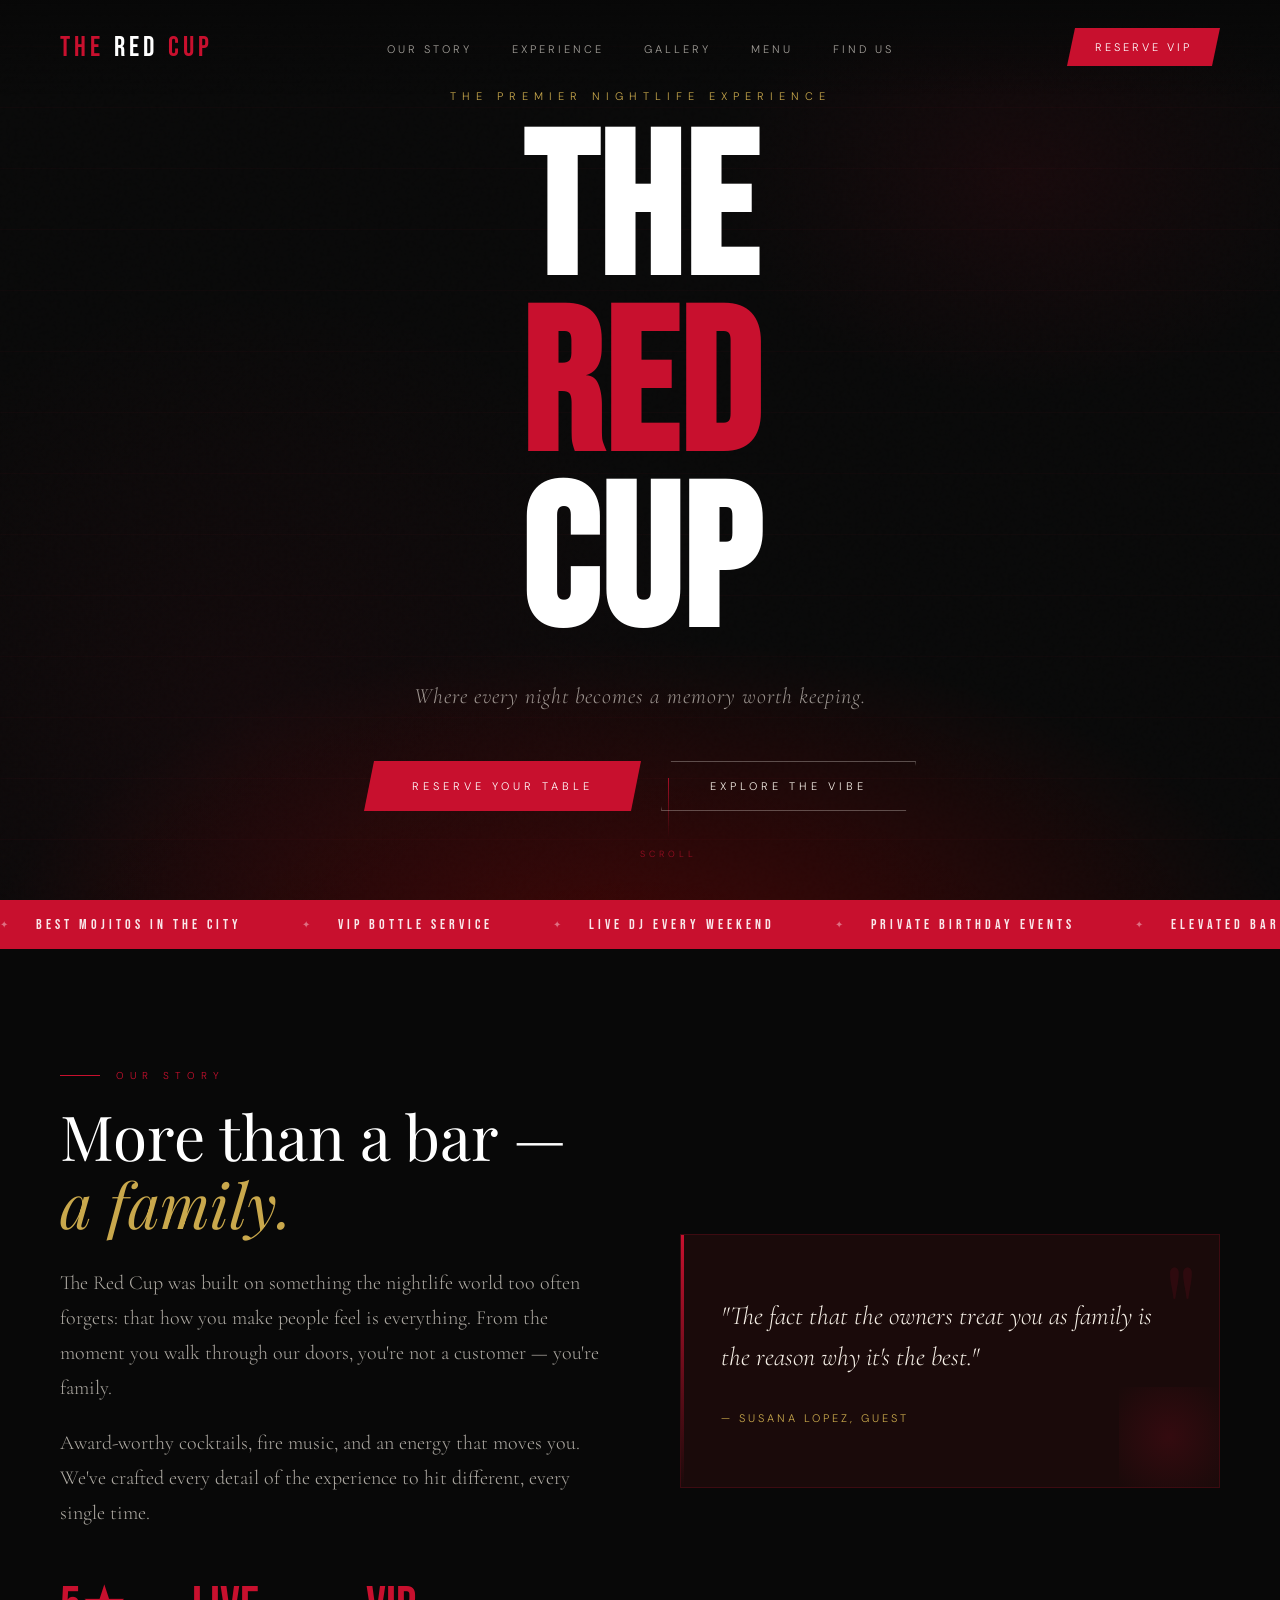
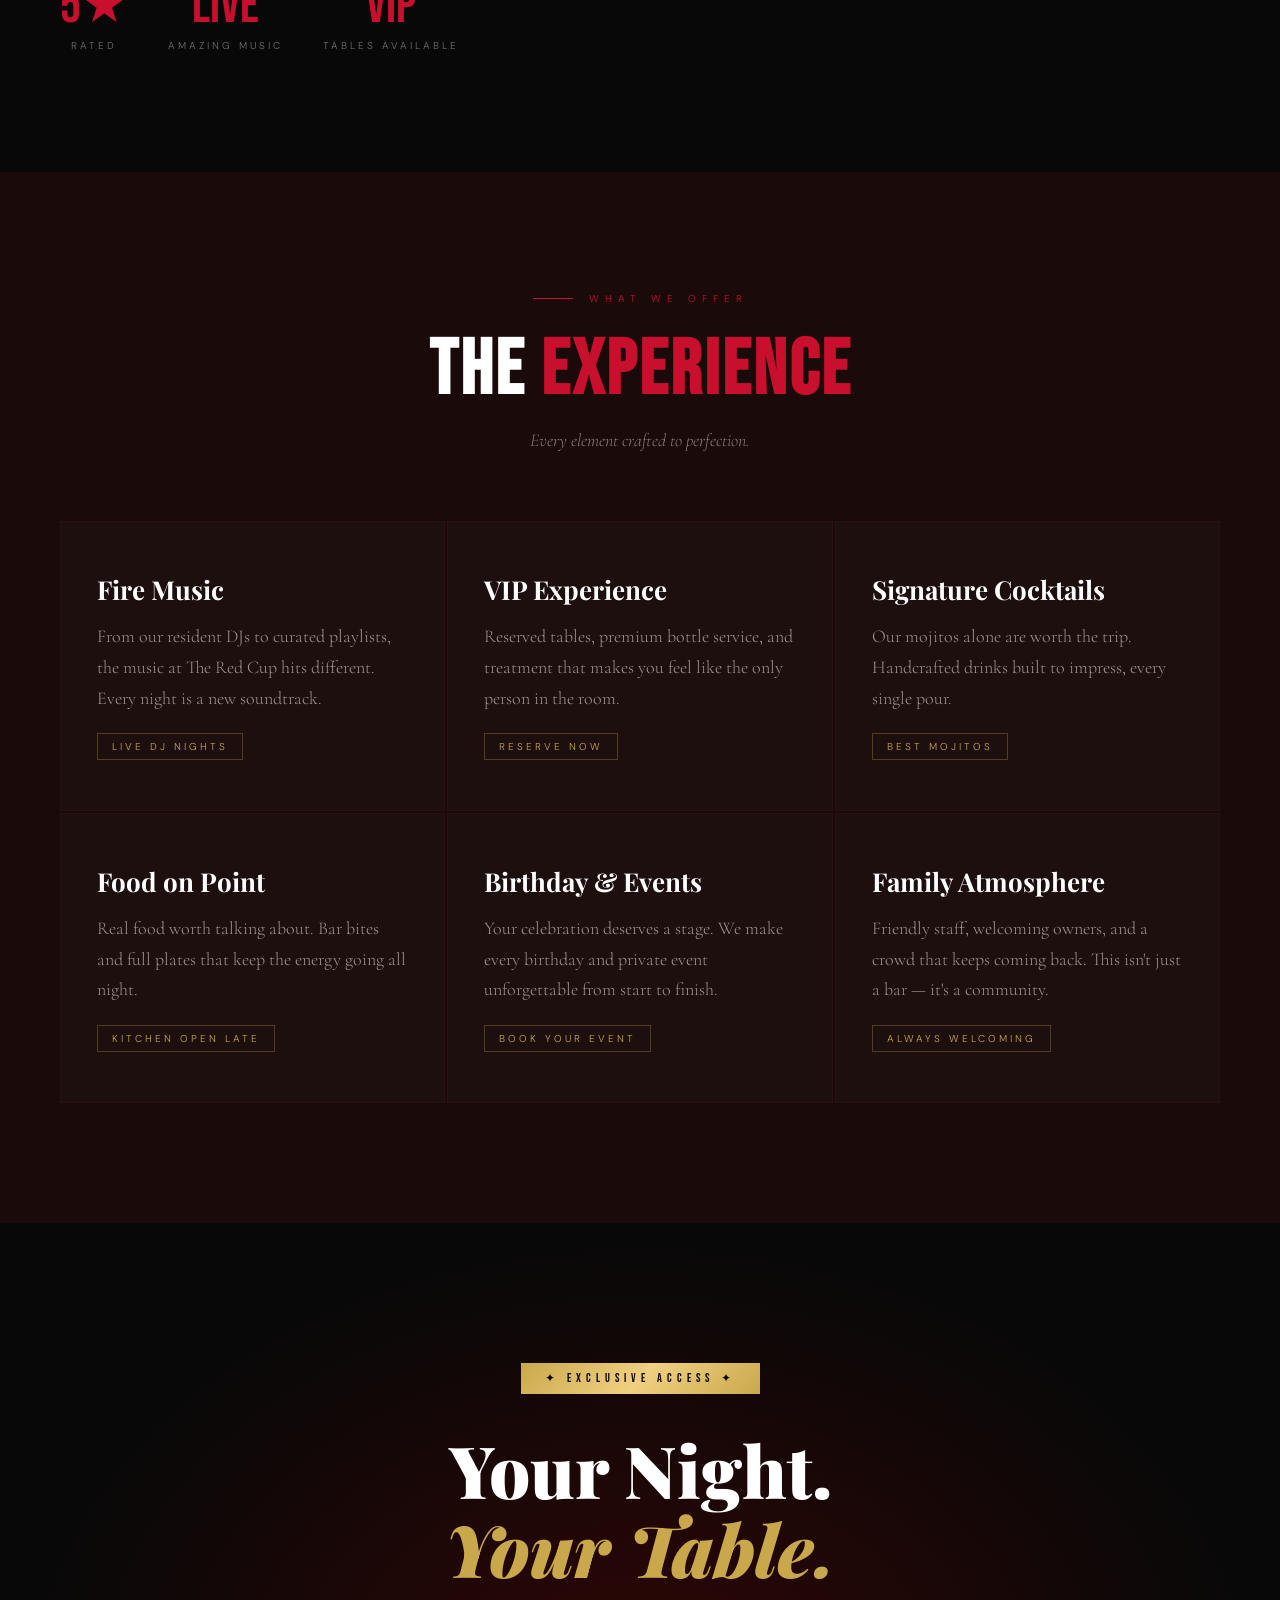
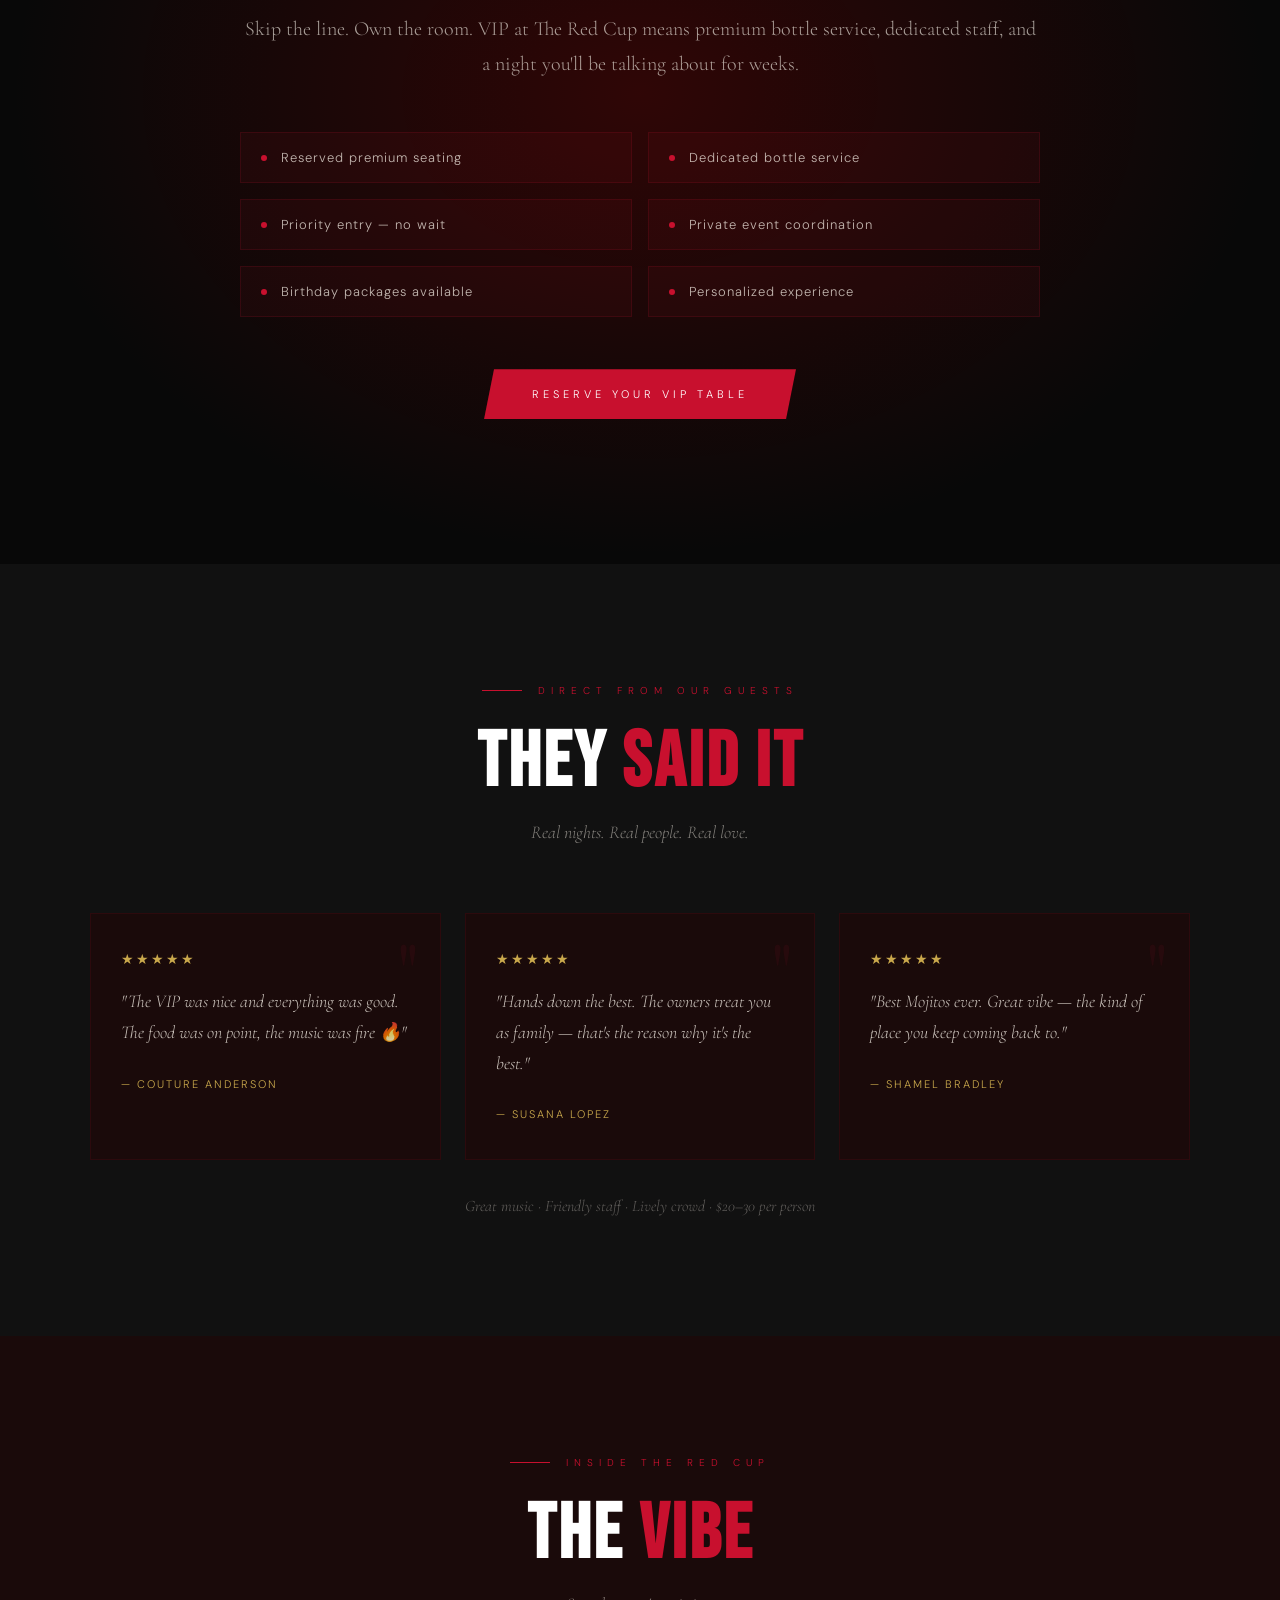
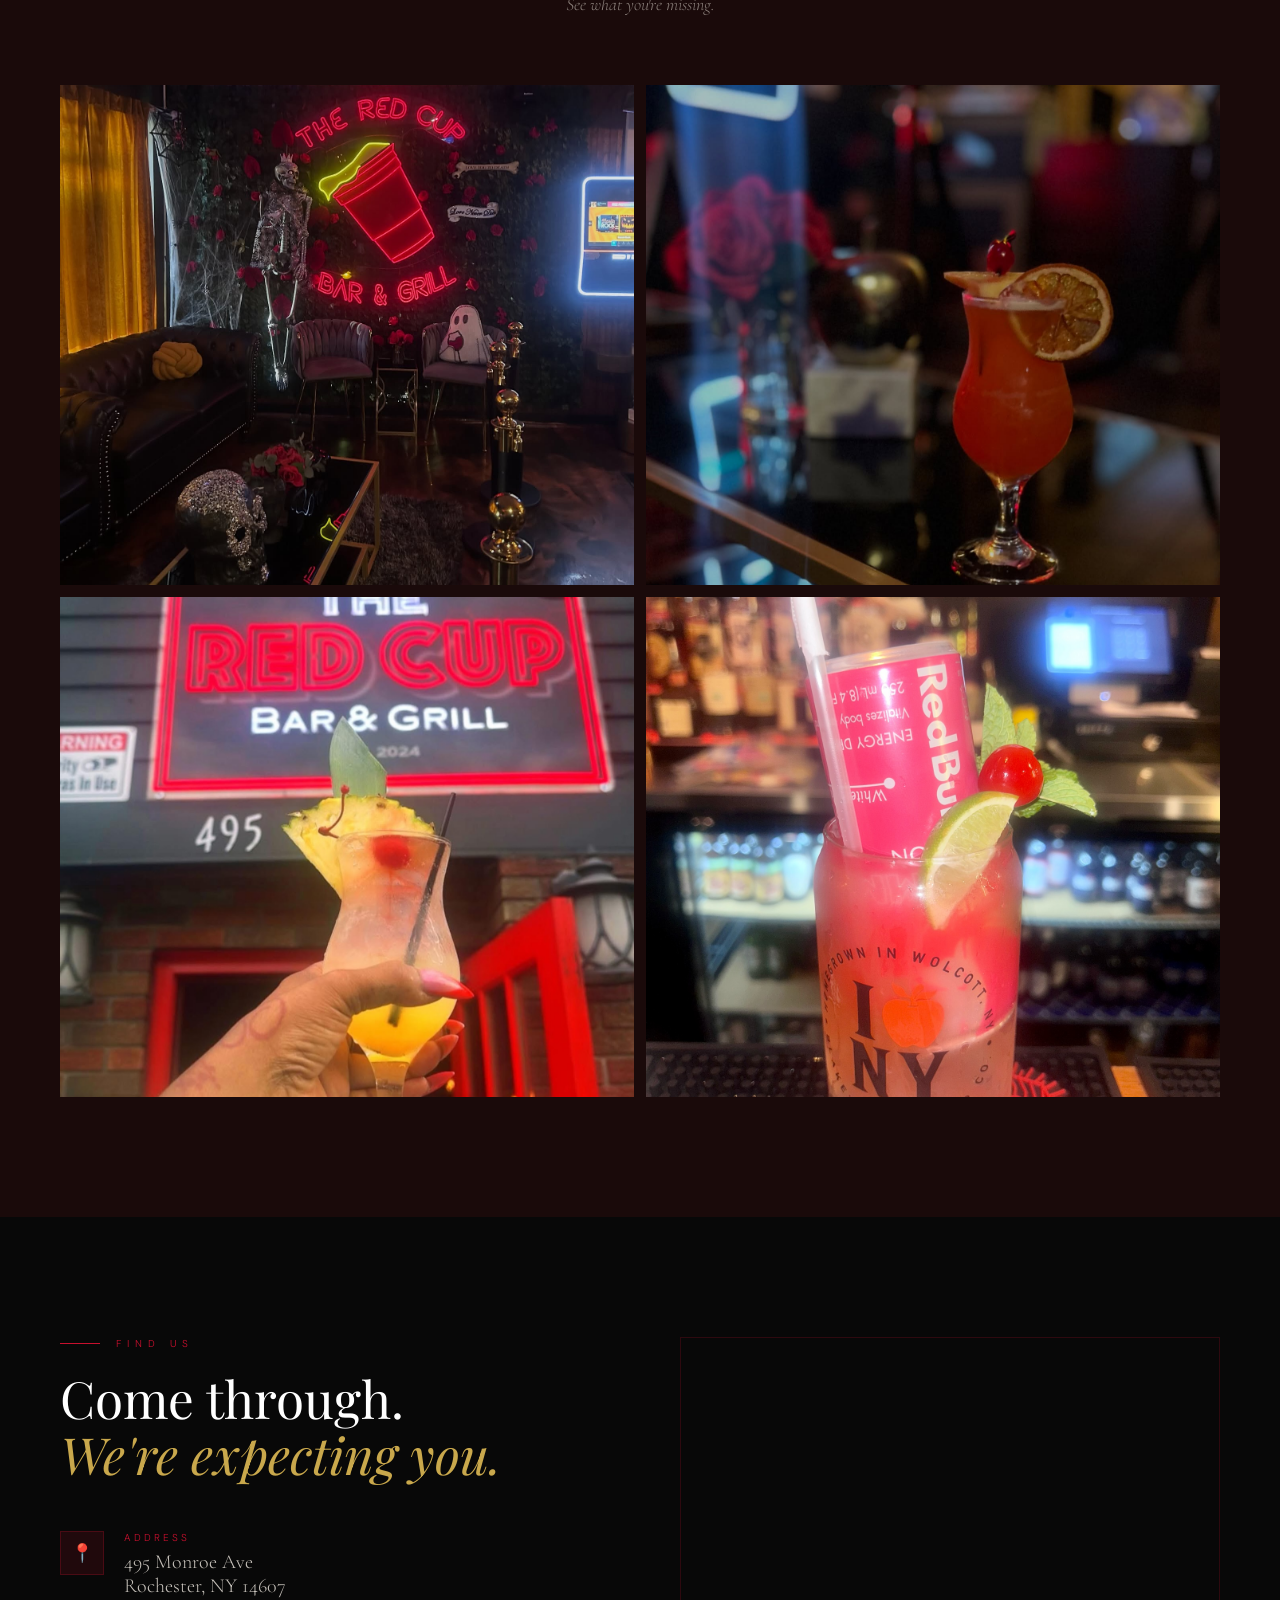
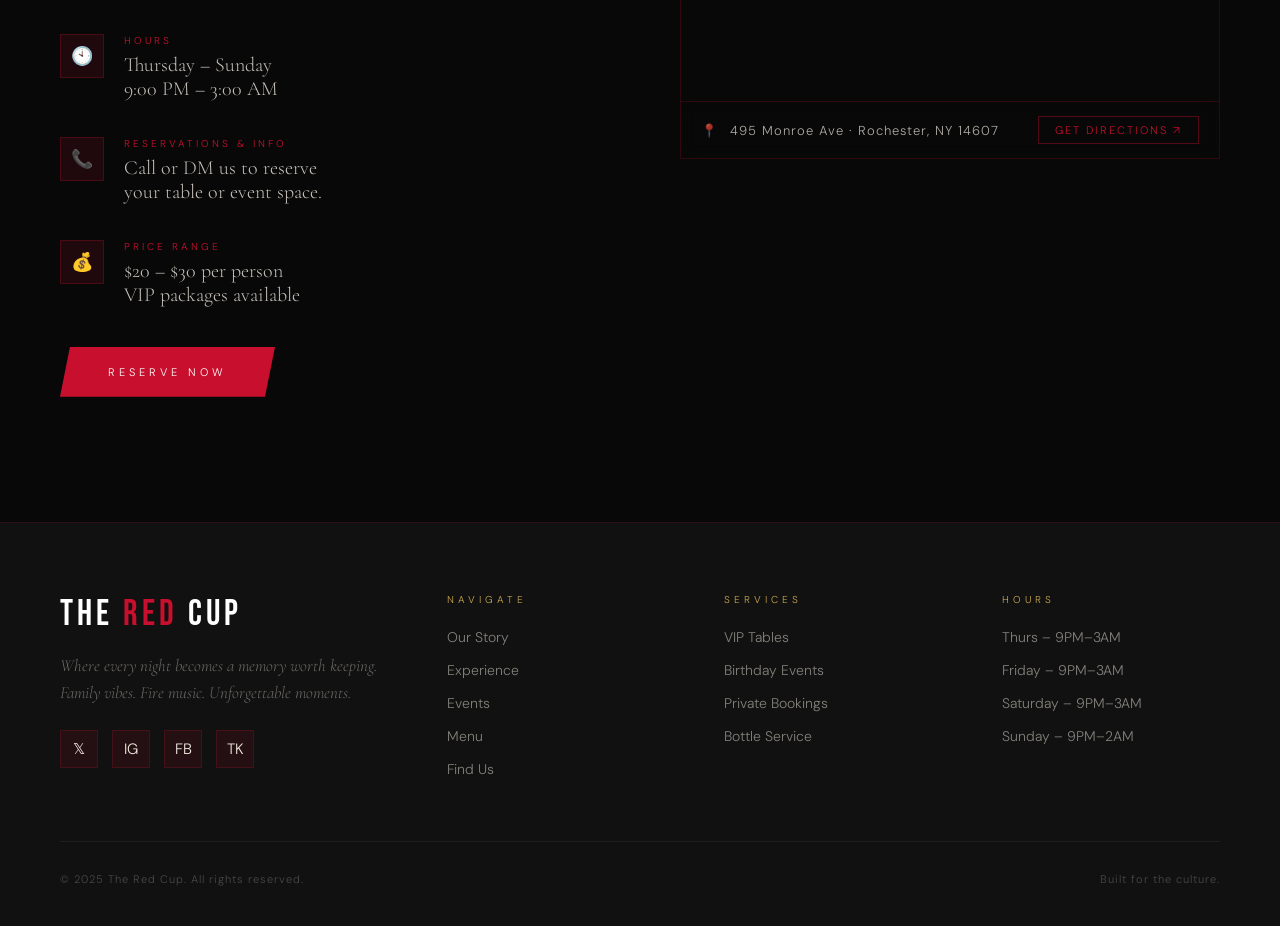
==== index.html @ 00d5536a "Update collage to 2x2 equal grid for better photo visibility https://claude.ai/code/session_018JE78N" ====
<!DOCTYPE html>
<html lang="en">
<head>
  <meta charset="UTF-8" />
  <meta name="viewport" content="width=device-width, initial-scale=1.0"/>
  <title>The Red Cup — Where the Night Begins</title>
  <link rel="preconnect" href="https://fonts.googleapis.com">
  <link rel="preconnect" href="https://fonts.gstatic.com" crossorigin>
  <link href="https://fonts.googleapis.com/css2?family=Playfair+Display:ital,wght@0,400;0,700;0,900;1,400;1,700&family=Cormorant+Garamond:ital,wght@0,300;0,400;0,600;1,300;1,400&family=Bebas+Neue&family=DM+Sans:wght@300;400;500&display=swap" rel="stylesheet">
  <link rel="stylesheet" href="styles.css">
</head>
<body>



  <!-- NAV -->
  <nav id="navbar">
    <a href="index.html" class="nav-logo"><span>THE</span> RED <span>CUP</span></a>
    <ul class="nav-links">
      <li><a href="#about">Our Story</a></li>
      <li><a href="#experience">Experience</a></li>
      <li><a href="#events">Gallery</a></li>
      <li><a href="menu.html">Menu</a></li>
      <li><a href="#location">Find Us</a></li>
    </ul>
    <a href="#" class="nav-cta" onclick="openModal(); return false;">Reserve VIP</a>
  </nav>

  <!-- HERO -->
  <section class="hero">
    <div class="hero-bg"></div>
    <div class="hero-grain"></div>
    <div class="hero-lines"></div>
    <div class="hero-content">
      <p class="hero-eyebrow">The Premier Nightlife Experience</p>
      <h1 class="hero-title">
        THE<br><span class="red-word glow-pulse">RED</span><br>CUP
      </h1>
      <p class="hero-subtitle">Where every night becomes a memory worth keeping.</p>
      <div class="hero-ctas">
        <a href="#" class="btn-primary" onclick="openModal(); return false;">Reserve Your Table</a>
        <a href="#experience" class="btn-outline">Explore the Vibe</a>
      </div>
    </div>
    <div class="hero-scroll-hint">
      <div class="scroll-line"></div>
      <span class="scroll-text">Scroll</span>
    </div>
  </section>

  <!-- VIBE STRIP -->
  <div class="vibe-strip">
    <div class="vibe-strip-inner">
      <span class="vibe-strip-item">Best Mojitos in the City</span>
      <span class="vibe-strip-item">VIP Bottle Service</span>
      <span class="vibe-strip-item">Live DJ Every Weekend</span>
      <span class="vibe-strip-item">Private Birthday Events</span>
      <span class="vibe-strip-item">Elevated Bar Food</span>
      <span class="vibe-strip-item">Family Vibes</span>
      <span class="vibe-strip-item">Lively Crowd</span>
      <span class="vibe-strip-item">Best Mojitos in the City</span>
      <span class="vibe-strip-item">VIP Bottle Service</span>
      <span class="vibe-strip-item">Live DJ Every Weekend</span>
      <span class="vibe-strip-item">Private Birthday Events</span>
      <span class="vibe-strip-item">Elevated Bar Food</span>
      <span class="vibe-strip-item">Family Vibes</span>
      <span class="vibe-strip-item">Lively Crowd</span>
    </div>
  </div>

  <!-- ABOUT -->
  <section class="section" id="about">
    <div class="about">
      <div class="about-left">
        <p class="section-label">Our Story</p>
        <h2 class="about-heading">More than a bar —<br><em>a family.</em></h2>
        <p class="about-body">The Red Cup was built on something the nightlife world too often forgets: that how you make people feel is everything. From the moment you walk through our doors, you're not a customer — you're family.</p>
        <p class="about-body">Award-worthy cocktails, fire music, and an energy that moves you. We've crafted every detail of the experience to hit different, every single time.</p>
        <div class="about-stats">
          <div class="stat"><div class="stat-num">5★</div><div class="stat-label">Rated</div></div>
          <div class="stat"><div class="stat-num">LIVE</div><div class="stat-label">Amazing Music</div></div>
          <div class="stat"><div class="stat-num">VIP</div><div class="stat-label">Tables Available</div></div>
        </div>
      </div>
      <div class="about-visual">
        <div class="about-card">
          <div class="big-quote">"</div>
          <p class="about-quote-text">"The fact that the owners treat you as family is the reason why it's the best."</p>
          <span class="about-quote-attr">— Susana Lopez, Guest</span>
        </div>
      </div>
    </div>
  </section>

  <!-- EXPERIENCES -->
  <section class="section experiences" id="experience">
    <div class="experiences-inner">
      <div class="section-header">
        <p class="section-label" style="justify-content:center;">What We Offer</p>
        <h2 class="section-title">THE <span>EXPERIENCE</span></h2>
        <p class="section-sub">Every element crafted to perfection.</p>
      </div>
      <div class="exp-grid">
        <div class="exp-card">
          <h3 class="exp-title">Fire Music</h3>
          <p class="exp-desc">From our resident DJs to curated playlists, the music at The Red Cup hits different. Every night is a new soundtrack.</p>
          <span class="exp-tag">Live DJ Nights</span>
        </div>
        <div class="exp-card">
          <h3 class="exp-title">VIP Experience</h3>
          <p class="exp-desc">Reserved tables, premium bottle service, and treatment that makes you feel like the only person in the room.</p>
          <span class="exp-tag">Reserve Now</span>
        </div>
        <div class="exp-card">
          <h3 class="exp-title">Signature Cocktails</h3>
          <p class="exp-desc">Our mojitos alone are worth the trip. Handcrafted drinks built to impress, every single pour.</p>
          <span class="exp-tag">Best Mojitos</span>
        </div>
        <div class="exp-card">
          <h3 class="exp-title">Food on Point</h3>
          <p class="exp-desc">Real food worth talking about. Bar bites and full plates that keep the energy going all night.</p>
          <span class="exp-tag">Kitchen Open Late</span>
        </div>
        <div class="exp-card">
          <h3 class="exp-title">Birthday & Events</h3>
          <p class="exp-desc">Your celebration deserves a stage. We make every birthday and private event unforgettable from start to finish.</p>
          <span class="exp-tag">Book Your Event</span>
        </div>
        <div class="exp-card">
          <h3 class="exp-title">Family Atmosphere</h3>
          <p class="exp-desc">Friendly staff, welcoming owners, and a crowd that keeps coming back. This isn't just a bar — it's a community.</p>
          <span class="exp-tag">Always Welcoming</span>
        </div>
      </div>
    </div>
  </section>

  <!-- VIP -->
  <section class="vip-section">
    <div class="vip-inner">
      <div class="vip-badge">✦ Exclusive Access ✦</div>
      <h2 class="vip-title">Your Night.<br><em>Your Table.</em></h2>
      <p class="vip-body">Skip the line. Own the room. VIP at The Red Cup means premium bottle service, dedicated staff, and a night you'll be talking about for weeks.</p>
      <div class="vip-perks">
        <div class="vip-perk"><div class="vip-perk-dot"></div><span class="vip-perk-text">Reserved premium seating</span></div>
        <div class="vip-perk"><div class="vip-perk-dot"></div><span class="vip-perk-text">Dedicated bottle service</span></div>
        <div class="vip-perk"><div class="vip-perk-dot"></div><span class="vip-perk-text">Priority entry — no wait</span></div>
        <div class="vip-perk"><div class="vip-perk-dot"></div><span class="vip-perk-text">Private event coordination</span></div>
        <div class="vip-perk"><div class="vip-perk-dot"></div><span class="vip-perk-text">Birthday packages available</span></div>
        <div class="vip-perk"><div class="vip-perk-dot"></div><span class="vip-perk-text">Personalized experience</span></div>
      </div>
      <a href="#" class="btn-primary" onclick="openModal(); return false;">Reserve Your VIP Table</a>
    </div>
  </section>

  <!-- REVIEWS -->
  <section class="section reviews" id="reviews">
    <div class="reviews-inner">
      <div class="section-header">
        <p class="section-label" style="justify-content:center;">Direct From Our Guests</p>
        <h2 class="section-title">THEY <span>SAID IT</span></h2>
        <p class="section-sub">Real nights. Real people. Real love.</p>
      </div>
      <div class="reviews-grid">
        <div class="review-card">
          <div class="quote-mark">"</div>
          <div class="review-stars">★★★★★</div>
          <p class="review-text">"The VIP was nice and everything was good. The food was on point, the music was fire 🔥"</p>
          <span class="review-author">— Couture Anderson</span>
        </div>
        <div class="review-card">
          <div class="quote-mark">"</div>
          <div class="review-stars">★★★★★</div>
          <p class="review-text">"Hands down the best. The owners treat you as family — that's the reason why it's the best."</p>
          <span class="review-author">— Susana Lopez</span>
        </div>
        <div class="review-card">
          <div class="quote-mark">"</div>
          <div class="review-stars">★★★★★</div>
          <p class="review-text">"Best Mojitos ever. Great vibe — the kind of place you keep coming back to."</p>
          <span class="review-author">— Shamel Bradley</span>
        </div>
      </div>
      <p style="text-align:center; margin-top:36px; font-family:'Cormorant Garamond',serif; font-style:italic; font-size:16px; color:rgba(245,239,230,0.35);">Great music · Friendly staff · Lively crowd · $20–30 per person</p>
    </div>
  </section>

  <!-- GALLERY -->
  <section class="section gallery-section" id="events">
    <div class="gallery-inner">
      <div class="section-header">
        <p class="section-label" style="justify-content:center;">Inside The Red Cup</p>
        <h2 class="section-title">THE <span>VIBE</span></h2>
        <p class="section-sub">See what you're missing.</p>
      </div>
      <div class="collage">
        <div><img src="redcup1.jpg" alt="The Red Cup interior"></div>
        <div><img src="redcup 2.jpg" alt="Signature cocktail"></div>
        <div><img src="redcup3.jpg" alt="The Red Cup outside"></div>
        <div><img src="redcup4.jpg" alt="Signature drink"></div>
      </div>
    </div>
  </section>

  <!-- LOCATION -->
  <section class="location-section" id="location">
    <div class="location-inner">
      <div>
        <p class="section-label">Find Us</p>
        <h2 class="about-heading" style="font-size:clamp(36px,4vw,52px);">Come through.<br><em>We're expecting you.</em></h2>
        <div style="margin-top:48px;">
          <div class="location-info-item">
            <div class="location-info-icon">📍</div>
            <div>
              <div class="location-info-label">Address</div>
              <div class="location-info-val">495 Monroe Ave<br>Rochester, NY 14607</div>
            </div>
          </div>
          <div class="location-info-item">
            <div class="location-info-icon">🕙</div>
            <div>
              <div class="location-info-label">Hours</div>
              <div class="location-info-val">Thursday – Sunday<br>9:00 PM – 3:00 AM</div>
            </div>
          </div>
          <div class="location-info-item">
            <div class="location-info-icon">📞</div>
            <div>
              <div class="location-info-label">Reservations & Info</div>
              <div class="location-info-val">Call or DM us to reserve<br>your table or event space.</div>
            </div>
          </div>
          <div class="location-info-item">
            <div class="location-info-icon">💰</div>
            <div>
              <div class="location-info-label">Price Range</div>
              <div class="location-info-val">$20 – $30 per person<br>VIP packages available</div>
            </div>
          </div>
        </div>
        <div style="margin-top:40px;">
          <a href="#" class="btn-primary" onclick="openModal(); return false;">Reserve Now</a>
        </div>
      </div>
      <div class="map-embed-wrapper">
        <iframe
          src="https://www.google.com/maps/embed?pb=!1m18!1m12!1m3!1d2919.5819373536986!2d-77.60870852346496!3d43.15003677129042!2m3!1f0!2f0!3f0!3m2!1i1024!2i768!4f13.1!3m3!1m2!1s0x89d6b3aa2d78c691%3A0x57a30acb9c8e2d0!2s495+Monroe+Ave%2C+Rochester%2C+NY+14607!5e0!3m2!1sen!2sus!4v1700000000000!5m2!1sen!2sus"
          width="100%" height="420"
          style="border:0; filter: grayscale(70%) invert(85%) contrast(85%); opacity:0.9;"
          allowfullscreen="" loading="lazy"
          referrerpolicy="no-referrer-when-downgrade"
          title="The Red Cup - 495 Monroe Ave Rochester NY">
        </iframe>
        <div class="map-overlay-label">
          <span>📍</span>
          <span>495 Monroe Ave · Rochester, NY 14607</span>
          <a href="https://maps.google.com/?q=495+Monroe+Ave+Rochester+NY+14607" target="_blank" class="map-directions-btn">Get Directions ↗</a>
        </div>
      </div>
    </div>
  </section>

  <!-- FOOTER -->
  <footer>
    <div class="footer-inner">
      <div class="footer-top">
        <div>
          <div class="footer-logo">THE <span>RED</span> CUP</div>
          <p class="footer-tagline">Where every night becomes a memory worth keeping. Family vibes. Fire music. Unforgettable moments.</p>
          <div class="footer-social">
            <a href="#" class="social-btn">𝕏</a>
            <a href="#" class="social-btn">IG</a>
            <a href="#" class="social-btn">FB</a>
            <a href="#" class="social-btn">TK</a>
          </div>
        </div>
        <div>
          <div class="footer-col-title">Navigate</div>
          <ul class="footer-links">
            <li><a href="#about">Our Story</a></li>
            <li><a href="#experience">Experience</a></li>
            <li><a href="#events">Events</a></li>
            <li><a href="menu.html">Menu</a></li>
            <li><a href="#location">Find Us</a></li>
          </ul>
        </div>
        <div>
          <div class="footer-col-title">Services</div>
          <ul class="footer-links">
            <li><a href="#">VIP Tables</a></li>
            <li><a href="#">Birthday Events</a></li>
            <li><a href="#">Private Bookings</a></li>
            <li><a href="#">Bottle Service</a></li>
          </ul>
        </div>
        <div>
          <div class="footer-col-title">Hours</div>
          <ul class="footer-links">
            <li><a href="#">Thurs – 9PM–3AM</a></li>
            <li><a href="#">Friday – 9PM–3AM</a></li>
            <li><a href="#">Saturday – 9PM–3AM</a></li>
            <li><a href="#">Sunday – 9PM–2AM</a></li>
          </ul>
        </div>
      </div>
      <div class="footer-bottom">
        <span>© 2025 The Red Cup. All rights reserved.</span>
        <span>Built for the culture.</span>
      </div>
    </div>
  </footer>

  <!-- BOOKING MODAL -->
  <div class="modal-overlay" id="modalOverlay" onclick="handleOverlayClick(event)">
    <div class="modal">
      <button class="modal-close" onclick="closeModal()">✕</button>
      <h2 class="modal-title">Reserve Your Table</h2>
      <p class="modal-sub">VIP, birthday, or general — we've got you covered.</p>
      <div class="form-group">
        <label class="form-label">Your Name</label>
        <input type="text" class="form-input" placeholder="Full name">
      </div>
      <div class="form-row">
        <div class="form-group">
          <label class="form-label">Phone</label>
          <input type="tel" class="form-input" placeholder="(000) 000-0000">
        </div>
        <div class="form-group">
          <label class="form-label">Date</label>
          <input type="date" class="form-input">
        </div>
      </div>
      <div class="form-row">
        <div class="form-group">
          <label class="form-label">Party Size</label>
          <input type="number" class="form-input" placeholder="# of guests" min="1">
        </div>
        <div class="form-group">
          <label class="form-label">Type</label>
          <select class="form-input">
            <option>General</option>
            <option>VIP Table</option>
            <option>Birthday Event</option>
            <option>Private Event</option>
          </select>
        </div>
      </div>
      <div class="form-group">
        <label class="form-label">Special Requests</label>
        <input type="text" class="form-input" placeholder="Anything you need...">
      </div>
      <button class="form-submit" onclick="submitForm()">Send My Request</button>
    </div>
  </div>

  <script src="script.js"></script>
</body>
</html>
---- styles.css ----
/* =============================================
   THE RED CUP — styles.css
   ============================================= */

:root {
  --red: #C8102E;
  --red-deep: #8B0000;
  --red-glow: #FF2244;
  --gold: #C9A84C;
  --gold-light: #F0D080;
  --cream: #F5EFE6;
  --black: #080808;
  --charcoal: #111111;
  --dark: #1A0A0A;
  --muted: #6B5555;
  --white: #FFFFFF;
}

*, *::before, *::after { margin: 0; padding: 0; box-sizing: border-box; }
html { scroll-behavior: smooth; }

body {
  background: var(--black);
  color: var(--cream);
  font-family: 'DM Sans', sans-serif;
  font-weight: 300;
  overflow-x: hidden;
  cursor: auto;
}

/* ── NAV ── */
nav {
  position: fixed; top: 0; left: 0; right: 0; z-index: 100;
  display: flex; align-items: center; justify-content: space-between;
  padding: 28px 60px;
  background: linear-gradient(to bottom, rgba(8,8,8,0.95), transparent);
  transition: padding 0.4s, background 0.4s;
}
nav.scrolled {
  padding: 18px 60px;
  background: rgba(8,8,8,0.97);
  border-bottom: 1px solid rgba(200,16,46,0.15);
  backdrop-filter: blur(12px);
}
.nav-logo {
  font-family: 'Bebas Neue', sans-serif;
  font-size: 28px; letter-spacing: 4px;
  color: var(--white); text-decoration: none;
  display: flex; align-items: center; gap: 10px;
}
.nav-logo span { color: var(--red); }
.nav-links { display: flex; gap: 40px; list-style: none; }
.nav-links a {
  font-family: 'DM Sans', sans-serif;
  font-size: 11px; letter-spacing: 3px; text-transform: uppercase;
  color: rgba(245,239,230,0.65);
  text-decoration: none; transition: color 0.3s;
}
.nav-links a:hover,
.nav-links a.active { color: var(--gold); }
.nav-cta {
  background: var(--red); color: white;
  font-family: 'DM Sans', sans-serif;
  font-size: 11px; letter-spacing: 3px; text-transform: uppercase;
  padding: 12px 28px; border: none; cursor: pointer; text-decoration: none;
  transition: background 0.3s, box-shadow 0.3s;
  clip-path: polygon(8px 0%, 100% 0%, calc(100% - 8px) 100%, 0% 100%);
}
.nav-cta:hover {
  background: var(--red-glow);
  box-shadow: 0 0 30px rgba(200,16,46,0.5);
}

/* ── BUTTONS ── */
.btn-primary {
  background: var(--red); color: white;
  font-family: 'DM Sans', sans-serif;
  font-size: 11px; letter-spacing: 4px; text-transform: uppercase;
  padding: 18px 48px; border: none; cursor: pointer; text-decoration: none;
  display: inline-block; transition: all 0.3s;
  clip-path: polygon(10px 0%, 100% 0%, calc(100% - 10px) 100%, 0% 100%);
  position: relative; overflow: hidden;
}
.btn-primary::before {
  content: '';
  position: absolute; inset: 0;
  background: linear-gradient(135deg, transparent 40%, rgba(255,255,255,0.15) 50%, transparent 60%);
  transform: translateX(-100%); transition: transform 0.5s;
}
.btn-primary:hover::before { transform: translateX(100%); }
.btn-primary:hover {
  background: var(--red-glow);
  box-shadow: 0 0 40px rgba(200,16,46,0.6), 0 0 80px rgba(200,16,46,0.2);
}
.btn-outline {
  background: transparent; color: var(--cream);
  font-family: 'DM Sans', sans-serif;
  font-size: 11px; letter-spacing: 4px; text-transform: uppercase;
  padding: 17px 48px; border: 1px solid rgba(245,239,230,0.3);
  cursor: pointer; text-decoration: none; display: inline-block;
  transition: all 0.3s;
  clip-path: polygon(10px 0%, 100% 0%, calc(100% - 10px) 100%, 0% 100%);
}
.btn-outline:hover { border-color: var(--gold); color: var(--gold); }

/* ── SECTION BASE ── */
.section { padding: 120px 60px; position: relative; }

.section-label {
  font-size: 10px; letter-spacing: 6px; text-transform: uppercase;
  color: var(--red); margin-bottom: 20px;
  display: flex; align-items: center; gap: 16px;
}
.section-label::before {
  content: ''; display: block;
  width: 40px; height: 1px; background: var(--red);
}
.section-header { text-align: center; margin-bottom: 70px; }
.section-title {
  font-family: 'Bebas Neue', sans-serif;
  font-size: clamp(48px, 6vw, 80px);
  letter-spacing: 3px; color: var(--white);
}
.section-title span { color: var(--red); }
.section-sub {
  font-family: 'Cormorant Garamond', serif;
  font-size: 18px; font-style: italic;
  color: rgba(245,239,230,0.5); margin-top: 12px;
}

/* ── VIBE STRIP ── */
.vibe-strip { background: var(--red); padding: 16px 0; overflow: hidden; }
.vibe-strip-inner {
  display: flex; gap: 60px;
  animation: marquee 20s linear infinite;
  width: max-content;
}
@keyframes marquee {
  from { transform: translateX(0); }
  to   { transform: translateX(-50%); }
}
.vibe-strip-item {
  font-family: 'Bebas Neue', sans-serif;
  font-size: 14px; letter-spacing: 4px;
  color: rgba(255,255,255,0.9); white-space: nowrap;
  display: flex; align-items: center; gap: 24px;
}
.vibe-strip-item::before { content: '✦'; color: rgba(255,255,255,0.4); font-size: 10px; }

/* ── HERO ── */
.hero {
  position: relative; height: 100vh; min-height: 700px;
  display: flex; align-items: center; justify-content: center;
  overflow: hidden; background: var(--black);
}
.hero-bg {
  position: absolute; inset: 0;
  background:
    radial-gradient(ellipse 80% 60% at 50% 110%, rgba(139,0,0,0.45) 0%, transparent 65%),
    radial-gradient(ellipse 40% 40% at 80% 20%, rgba(200,16,46,0.08) 0%, transparent 60%),
    radial-gradient(ellipse 60% 80% at 20% 80%, rgba(200,16,46,0.06) 0%, transparent 60%);
}
.hero-grain {
  position: absolute; inset: 0;
  background-image: url("data:image/svg+xml,%3Csvg viewBox='0 0 256 256' xmlns='http://www.w3.org/2000/svg'%3E%3Cfilter id='noise'%3E%3CfeTurbulence type='fractalNoise' baseFrequency='0.9' numOctaves='4' stitchTiles='stitch'/%3E%3C/filter%3E%3Crect width='100%25' height='100%25' filter='url(%23noise)' opacity='0.04'/%3E%3C/svg%3E");
  opacity: 0.4; pointer-events: none;
}
.hero-lines {
  position: absolute; inset: 0; pointer-events: none;
  background-image: repeating-linear-gradient(
    0deg, transparent, transparent 60px,
    rgba(200,16,46,0.03) 60px, rgba(200,16,46,0.03) 61px
  );
}
.hero-content {
  position: relative; z-index: 2; text-align: center; padding: 0 20px;
  animation: heroFadeIn 1.6s ease forwards;
}
@keyframes heroFadeIn {
  from { opacity: 0; transform: translateY(30px); }
  to   { opacity: 1; transform: translateY(0); }
}
.hero-eyebrow {
  font-family: 'DM Sans', sans-serif;
  font-size: 11px; letter-spacing: 6px; text-transform: uppercase;
  color: var(--gold); margin-bottom: 24px;
  animation: fadeSlideUp 1s ease 0.3s both;
}
@keyframes fadeSlideUp {
  from { opacity: 0; transform: translateY(20px); }
  to   { opacity: 1; transform: translateY(0); }
}
.hero-title {
  font-family: 'Bebas Neue', sans-serif;
  font-size: clamp(90px, 16vw, 200px);
  letter-spacing: 2px; line-height: 0.88; color: var(--white);
  animation: fadeSlideUp 1s ease 0.5s both;
}
.hero-title .red-word { color: var(--red); }
.hero-subtitle {
  font-family: 'Cormorant Garamond', serif;
  font-size: clamp(16px, 2.5vw, 22px);
  font-style: italic; font-weight: 300;
  color: rgba(245,239,230,0.6); margin-top: 28px; letter-spacing: 1px;
  animation: fadeSlideUp 1s ease 0.7s both;
}
.hero-ctas {
  display: flex; gap: 20px; justify-content: center; align-items: center;
  margin-top: 52px; animation: fadeSlideUp 1s ease 0.9s both;
}
.hero-scroll-hint {
  position: absolute; bottom: 40px; left: 50%; transform: translateX(-50%);
  display: flex; flex-direction: column; align-items: center; gap: 10px;
  animation: fadeSlideUp 1s ease 1.2s both;
}
.scroll-line {
  width: 1px; height: 60px;
  background: linear-gradient(to bottom, rgba(200,16,46,0.8), transparent);
  animation: scrollPulse 2s ease-in-out infinite;
}
@keyframes scrollPulse {
  0%, 100% { opacity: 0.4; transform: scaleY(1); }
  50%       { opacity: 1;   transform: scaleY(1.2); }
}
.scroll-text { font-size: 9px; letter-spacing: 4px; text-transform: uppercase; color: rgba(200,16,46,0.7); }
.glow-pulse { animation: glowPulse 4s ease-in-out infinite; }
@keyframes glowPulse {
  0%, 100% { text-shadow: none; }
  50%       { text-shadow: 0 0 40px rgba(200,16,46,0.8), 0 0 80px rgba(200,16,46,0.3); }
}

/* ── ABOUT ── */
.about {
  display: grid; grid-template-columns: 1fr 1fr;
  gap: 80px; align-items: center;
  max-width: 1200px; margin: 0 auto;
}
.about-heading {
  font-family: 'Playfair Display', serif;
  font-size: clamp(40px, 5vw, 62px); line-height: 1.1; font-weight: 400;
  color: var(--white); margin-bottom: 28px;
}
.about-heading em { font-style: italic; color: var(--gold); }
.about-body {
  font-family: 'Cormorant Garamond', serif;
  font-size: 20px; line-height: 1.75;
  color: rgba(245,239,230,0.7); font-weight: 300; margin-bottom: 20px;
}
.about-card {
  background: var(--dark); border: 1px solid rgba(200,16,46,0.2);
  padding: 60px 40px; position: relative; overflow: hidden;
}
.about-card::before {
  content: ''; position: absolute; top: 0; left: 0;
  width: 3px; height: 100%;
  background: linear-gradient(to bottom, var(--red), transparent);
}
.about-card::after {
  content: ''; position: absolute; bottom: 0; right: 0;
  width: 100px; height: 100px;
  background: radial-gradient(circle, rgba(200,16,46,0.15), transparent);
}
.big-quote {
  font-family: 'Playfair Display', serif;
  font-size: 120px; line-height: 1;
  color: rgba(200,16,46,0.12);
  position: absolute; top: 10px; right: 20px;
}
.about-quote-text {
  font-family: 'Cormorant Garamond', serif;
  font-size: 26px; font-style: italic; line-height: 1.6;
  color: var(--cream); position: relative; z-index: 1; margin-bottom: 28px;
}
.about-quote-attr { font-size: 11px; letter-spacing: 3px; text-transform: uppercase; color: var(--gold); }
.about-stats { display: flex; gap: 40px; margin-top: 50px; }
.stat { text-align: center; }
.stat-num { font-family: 'Bebas Neue', sans-serif; font-size: 52px; color: var(--red); line-height: 1; }
.stat-label { font-size: 10px; letter-spacing: 3px; text-transform: uppercase; color: rgba(245,239,230,0.45); margin-top: 6px; }

/* ── EXPERIENCES ── */
.experiences { background: var(--dark); }
.experiences-inner { max-width: 1200px; margin: 0 auto; }
.exp-grid { display: grid; grid-template-columns: repeat(3, 1fr); gap: 2px; }
.exp-card {
  position: relative; padding: 50px 36px;
  background: rgba(255,255,255,0.02); border: 1px solid rgba(200,16,46,0.08);
  overflow: hidden; transition: background 0.4s, border-color 0.4s;
}
.exp-card:hover { background: rgba(200,16,46,0.06); border-color: rgba(200,16,46,0.3); }
.exp-card::before {
  content: ''; position: absolute; top: 0; left: 0; right: 0; height: 2px;
  background: linear-gradient(90deg, transparent, var(--red), transparent);
  transform: scaleX(0); transition: transform 0.5s;
}
.exp-card:hover::before { transform: scaleX(1); }
.exp-icon { font-size: 36px; margin-bottom: 24px; display: block; }
.exp-title { font-family: 'Playfair Display', serif; font-size: 26px; font-weight: 700; color: var(--white); margin-bottom: 14px; }
.exp-desc { font-family: 'Cormorant Garamond', serif; font-size: 18px; line-height: 1.7; color: rgba(245,239,230,0.6); font-weight: 300; }
.exp-tag {
  display: inline-block; margin-top: 20px;
  font-size: 10px; letter-spacing: 3px; text-transform: uppercase;
  color: var(--gold); border: 1px solid rgba(201,168,76,0.3); padding: 6px 14px;
}

/* ── VIP ── */
.vip-section { position: relative; overflow: hidden; background: var(--black); padding: 140px 60px; }
.vip-section::before {
  content: ''; position: absolute; inset: 0;
  background: radial-gradient(ellipse 70% 70% at 50% 50%, rgba(139,0,0,0.3) 0%, transparent 70%);
}
.vip-inner { position: relative; z-index: 2; max-width: 800px; margin: 0 auto; text-align: center; }
.vip-badge {
  display: inline-block;
  background: linear-gradient(135deg, var(--gold), var(--gold-light), var(--gold));
  color: var(--black); font-family: 'Bebas Neue', sans-serif;
  font-size: 12px; letter-spacing: 5px; padding: 8px 24px; margin-bottom: 36px;
}
.vip-title { font-family: 'Playfair Display', serif; font-size: clamp(46px, 6vw, 72px); line-height: 1.1; font-weight: 900; color: var(--white); margin-bottom: 24px; }
.vip-title em { font-style: italic; color: var(--gold); }
.vip-body { font-family: 'Cormorant Garamond', serif; font-size: 20px; line-height: 1.75; color: rgba(245,239,230,0.65); margin-bottom: 50px; }
.vip-perks { display: grid; grid-template-columns: repeat(2, 1fr); gap: 16px; margin-bottom: 52px; text-align: left; }
.vip-perk { display: flex; align-items: center; gap: 14px; padding: 16px 20px; background: rgba(200,16,46,0.06); border: 1px solid rgba(200,16,46,0.15); }
.vip-perk-dot { width: 6px; height: 6px; background: var(--red); border-radius: 50%; flex-shrink: 0; }
.vip-perk-text { font-size: 13px; letter-spacing: 1px; color: rgba(245,239,230,0.75); }

/* ── REVIEWS ── */
.reviews { background: var(--charcoal); }
.reviews-inner { max-width: 1100px; margin: 0 auto; }
.reviews-grid { display: grid; grid-template-columns: repeat(3, 1fr); gap: 24px; }
.review-card {
  background: var(--dark); padding: 36px 30px;
  border: 1px solid rgba(200,16,46,0.1); position: relative;
  transition: transform 0.3s, box-shadow 0.3s;
}
.review-card:hover { transform: translateY(-4px); box-shadow: 0 20px 60px rgba(200,16,46,0.12); }
.review-stars { color: var(--gold); font-size: 14px; letter-spacing: 2px; margin-bottom: 18px; }
.review-text { font-family: 'Cormorant Garamond', serif; font-size: 18px; font-style: italic; line-height: 1.7; color: rgba(245,239,230,0.8); margin-bottom: 24px; }
.review-author { font-size: 11px; letter-spacing: 2px; text-transform: uppercase; color: var(--gold); }
.review-card .quote-mark { position: absolute; top: 16px; right: 20px; font-family: 'Playfair Display', serif; font-size: 80px; line-height: 1; color: rgba(200,16,46,0.08); }

/* ── EVENTS ── */
.gallery-section { background: var(--dark); }
.gallery-inner { max-width: 1200px; margin: 0 auto; }
.collage {
  display: grid;
  grid-template-columns: 1fr 1fr;
  gap: 12px;
  margin-top: 60px;
}
.collage > div { overflow: hidden; }
.collage img {
  width: 100%;
  height: 500px;
  object-fit: cover;
  object-position: center;
  display: block;
  transition: transform 0.4s ease;
}
.collage > div:hover img { transform: scale(1.04); }
@media (max-width: 700px) {
  .collage { grid-template-columns: 1fr; }
  .collage img { height: 300px; }
}

/* ── LOCATION ── */
.location-section { background: var(--black); padding: 120px 60px; }
.location-inner { max-width: 1200px; margin: 0 auto; display: grid; grid-template-columns: 1fr 1fr; gap: 80px; align-items: start; }
.location-info-item { display: flex; gap: 20px; align-items: flex-start; margin-bottom: 36px; }
.location-info-icon { width: 44px; height: 44px; background: rgba(200,16,46,0.12); border: 1px solid rgba(200,16,46,0.25); display: flex; align-items: center; justify-content: center; font-size: 18px; flex-shrink: 0; }
.location-info-label { font-size: 10px; letter-spacing: 3px; text-transform: uppercase; color: var(--red); margin-bottom: 6px; }
.location-info-val { font-family: 'Cormorant Garamond', serif; font-size: 20px; color: rgba(245,239,230,0.8); }
.map-embed-wrapper { position: relative; overflow: hidden; border: 1px solid rgba(200,16,46,0.2); }
.map-embed-wrapper iframe { display: block; }
.map-overlay-label { position: absolute; bottom: 0; left: 0; right: 0; background: rgba(8,8,8,0.88); backdrop-filter: blur(8px); padding: 14px 20px; display: flex; align-items: center; gap: 12px; font-size: 13px; letter-spacing: 1px; color: rgba(245,239,230,0.7); border-top: 1px solid rgba(200,16,46,0.2); }
.map-directions-btn { margin-left: auto; font-size: 11px; letter-spacing: 2px; text-transform: uppercase; color: var(--red); text-decoration: none; padding: 6px 16px; border: 1px solid rgba(200,16,46,0.4); transition: background 0.3s, color 0.3s; }
.map-directions-btn:hover { background: var(--red); color: white; }

/* ── FOOD MENU PAGE ── */
.menu-page-hero {
  position: relative; padding: 180px 60px 80px;
  background: var(--black); overflow: hidden; text-align: center;
}
.menu-page-hero::before {
  content: ''; position: absolute; inset: 0;
  background: radial-gradient(ellipse 70% 60% at 50% 100%, rgba(139,0,0,0.4) 0%, transparent 65%);
}
.menu-page-hero-content { position: relative; z-index: 2; }
.menu-page-title {
  font-family: 'Bebas Neue', sans-serif;
  font-size: clamp(70px, 12vw, 140px); letter-spacing: 4px; line-height: 0.9;
  color: var(--white);
}
.menu-page-title span { color: var(--red); }
.menu-page-sub {
  font-family: 'Cormorant Garamond', serif;
  font-size: 22px; font-style: italic;
  color: rgba(245,239,230,0.55); margin-top: 20px;
}
.food-category { margin-bottom: 56px; }
.food-cat-label { display: flex; align-items: center; gap: 20px; margin-bottom: 28px; }
.food-cat-line { flex: 1; height: 1px; background: rgba(200,16,46,0.2); }
.food-cat-title { font-family: 'Bebas Neue', sans-serif; font-size: 18px; letter-spacing: 5px; color: var(--red); white-space: nowrap; }
.food-grid { display: grid; grid-template-columns: repeat(3, 1fr); gap: 12px; }
.food-card {
  background: rgba(255,255,255,0.025); border: 1px solid rgba(200,16,46,0.1);
  padding: 22px 24px; transition: background 0.3s, border-color 0.3s, transform 0.2s;
}
.food-card:hover { background: rgba(200,16,46,0.07); border-color: rgba(200,16,46,0.3); transform: translateY(-2px); }
.food-card-top { display: flex; justify-content: space-between; align-items: baseline; gap: 12px; margin-bottom: 8px; }
.food-name { font-family: 'Playfair Display', serif; font-size: 18px; font-weight: 700; color: var(--white); }
.food-price { font-family: 'Bebas Neue', sans-serif; font-size: 22px; color: var(--red); white-space: nowrap; }
.food-detail { font-family: 'Cormorant Garamond', serif; font-size: 15px; font-style: italic; color: rgba(245,239,230,0.5); }
.food-card-wings { grid-column: 1 / -1; padding: 28px 32px; }
.food-card-sampler { background: rgba(200,16,46,0.07); border-color: rgba(200,16,46,0.25); }
.food-card-sampler .food-name { color: var(--gold); }
.wings-sauces { display: flex; flex-wrap: wrap; gap: 10px; margin-top: 4px; }
.sauce-tag { font-size: 11px; letter-spacing: 2px; text-transform: uppercase; padding: 6px 14px; border: 1px solid rgba(245,239,230,0.15); color: rgba(245,239,230,0.65); }
.sauce-tag-red { border-color: rgba(200,16,46,0.35); color: var(--red); }
.menu-notice { display: flex; align-items: flex-start; gap: 14px; margin-top: 48px; padding: 20px 24px; background: rgba(201,168,76,0.06); border: 1px solid rgba(201,168,76,0.2); border-left: 3px solid var(--gold); font-family: 'Cormorant Garamond', serif; font-size: 17px; font-style: italic; color: rgba(245,239,230,0.6); }
.menu-notice-icon { color: var(--gold); font-style: normal; font-size: 18px; flex-shrink: 0; }

/* ── FOOTER ── */
footer { background: var(--charcoal); border-top: 1px solid rgba(200,16,46,0.15); padding: 70px 60px 40px; }
.footer-inner { max-width: 1200px; margin: 0 auto; }
.footer-top { display: grid; grid-template-columns: 1.5fr 1fr 1fr 1fr; gap: 60px; padding-bottom: 50px; border-bottom: 1px solid rgba(255,255,255,0.06); }
.footer-logo { font-family: 'Bebas Neue', sans-serif; font-size: 36px; letter-spacing: 4px; color: var(--white); margin-bottom: 16px; }
.footer-logo span { color: var(--red); }
.footer-tagline { font-family: 'Cormorant Garamond', serif; font-size: 17px; font-style: italic; color: rgba(245,239,230,0.4); line-height: 1.6; }
.footer-col-title { font-size: 10px; letter-spacing: 4px; text-transform: uppercase; color: var(--gold); margin-bottom: 20px; }
.footer-links { list-style: none; }
.footer-links li { margin-bottom: 12px; }
.footer-links a { font-size: 14px; color: rgba(245,239,230,0.5); text-decoration: none; transition: color 0.3s; }
.footer-links a:hover { color: var(--cream); }
.footer-social { display: flex; gap: 14px; margin-top: 24px; }
.social-btn { width: 38px; height: 38px; background: rgba(200,16,46,0.1); border: 1px solid rgba(200,16,46,0.2); display: flex; align-items: center; justify-content: center; font-size: 15px; cursor: pointer; transition: all 0.3s; text-decoration: none; color: var(--cream); }
.social-btn:hover { background: var(--red); border-color: var(--red); }
.footer-bottom { display: flex; justify-content: space-between; align-items: center; padding-top: 30px; font-size: 11px; color: rgba(245,239,230,0.25); letter-spacing: 1px; }

/* ── BOOKING MODAL ── */
.modal-overlay { display: none; position: fixed; inset: 0; z-index: 1000; background: rgba(8,8,8,0.92); backdrop-filter: blur(8px); align-items: center; justify-content: center; }
.modal-overlay.open { display: flex; }
.modal { background: var(--dark); border: 1px solid rgba(200,16,46,0.25); padding: 60px 50px; width: 100%; max-width: 520px; position: relative; animation: modalIn 0.4s ease; }
@keyframes modalIn { from { opacity: 0; transform: scale(0.94) translateY(20px); } to { opacity: 1; transform: scale(1) translateY(0); } }
.modal-close { position: absolute; top: 20px; right: 24px; background: none; border: none; cursor: pointer; font-size: 22px; color: rgba(245,239,230,0.4); transition: color 0.3s; }
.modal-close:hover { color: var(--red); }
.modal-title { font-family: 'Playfair Display', serif; font-size: 36px; font-weight: 900; color: var(--white); margin-bottom: 8px; }
.modal-sub { font-family: 'Cormorant Garamond', serif; font-style: italic; font-size: 17px; color: rgba(245,239,230,0.5); margin-bottom: 36px; }
.form-group { margin-bottom: 20px; }
.form-label { font-size: 10px; letter-spacing: 3px; text-transform: uppercase; color: var(--red); margin-bottom: 8px; display: block; }
.form-input { width: 100%; padding: 14px 16px; background: rgba(255,255,255,0.04); border: 1px solid rgba(200,16,46,0.2); color: var(--cream); font-family: 'DM Sans', sans-serif; font-size: 14px; outline: none; transition: border-color 0.3s; }
.form-input:focus { border-color: var(--red); }
.form-row { display: grid; grid-template-columns: 1fr 1fr; gap: 16px; }
.form-submit { width: 100%; padding: 18px; background: var(--red); color: white; border: none; cursor: pointer; font-family: 'DM Sans', sans-serif; font-size: 11px; letter-spacing: 4px; text-transform: uppercase; margin-top: 12px; transition: background 0.3s, box-shadow 0.3s; }
.form-submit:hover { background: var(--red-glow); box-shadow: 0 0 30px rgba(200,16,46,0.5); }
select.form-input option { background: var(--dark); color: var(--cream); }

/* ── RESPONSIVE ── */
@media (max-width: 900px) {
  nav { padding: 20px 28px; }
  nav.scrolled { padding: 14px 28px; }
  .nav-links { display: none; }
  .section { padding: 80px 28px; }
  .menu-page-hero { padding: 140px 28px 60px; }
  .about { grid-template-columns: 1fr; gap: 48px; }
  .exp-grid { grid-template-columns: 1fr; }
  .reviews-grid { grid-template-columns: 1fr; }
  .vip-perks { grid-template-columns: 1fr; }
  .location-inner { grid-template-columns: 1fr; }
  .footer-top { grid-template-columns: 1fr 1fr; gap: 40px; }
  .hero-ctas { flex-direction: column; gap: 14px; }
  .event-row { grid-template-columns: 80px 1fr; }
  .event-badge { display: none; }
  .food-grid { grid-template-columns: 1fr 1fr; }
  .food-card-wings { grid-column: 1 / -1; }
}
@media (max-width: 600px) {
  .food-grid { grid-template-columns: 1fr; }
  .footer-top { grid-template-columns: 1fr; }
}
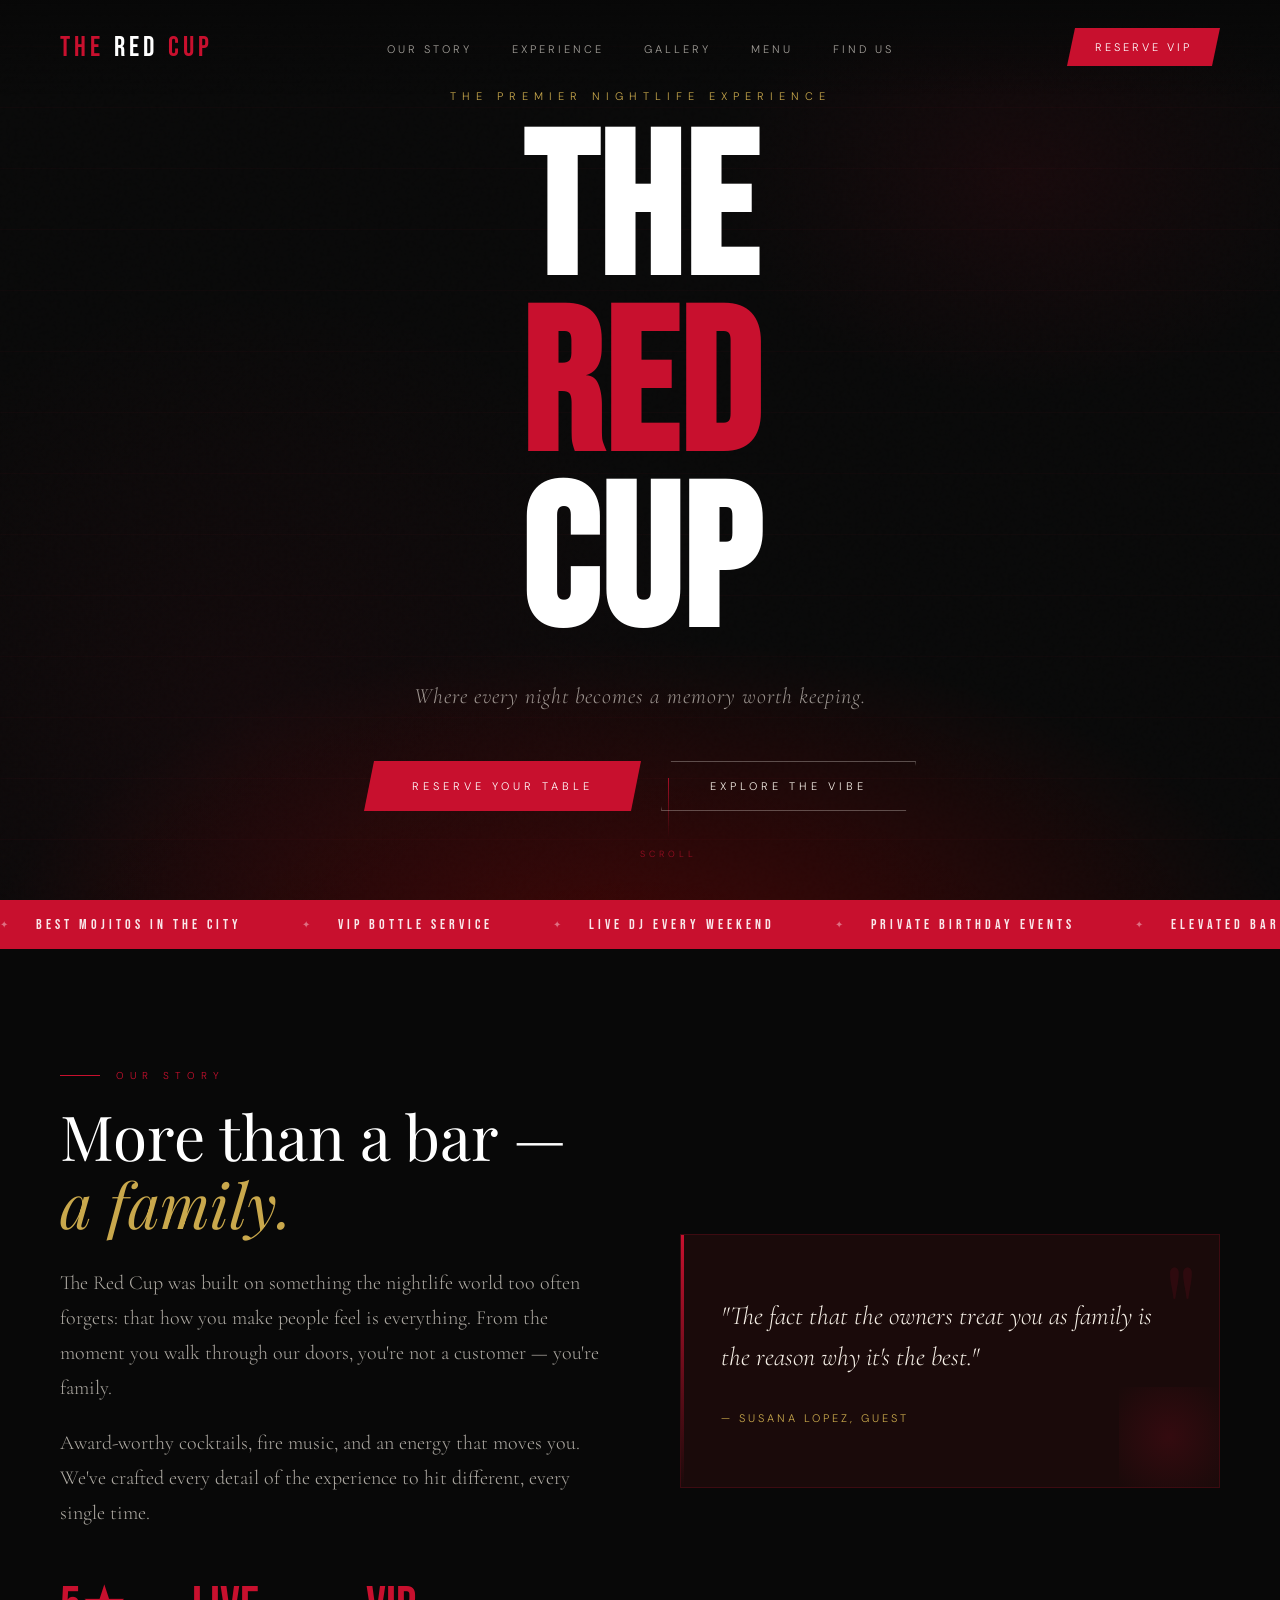
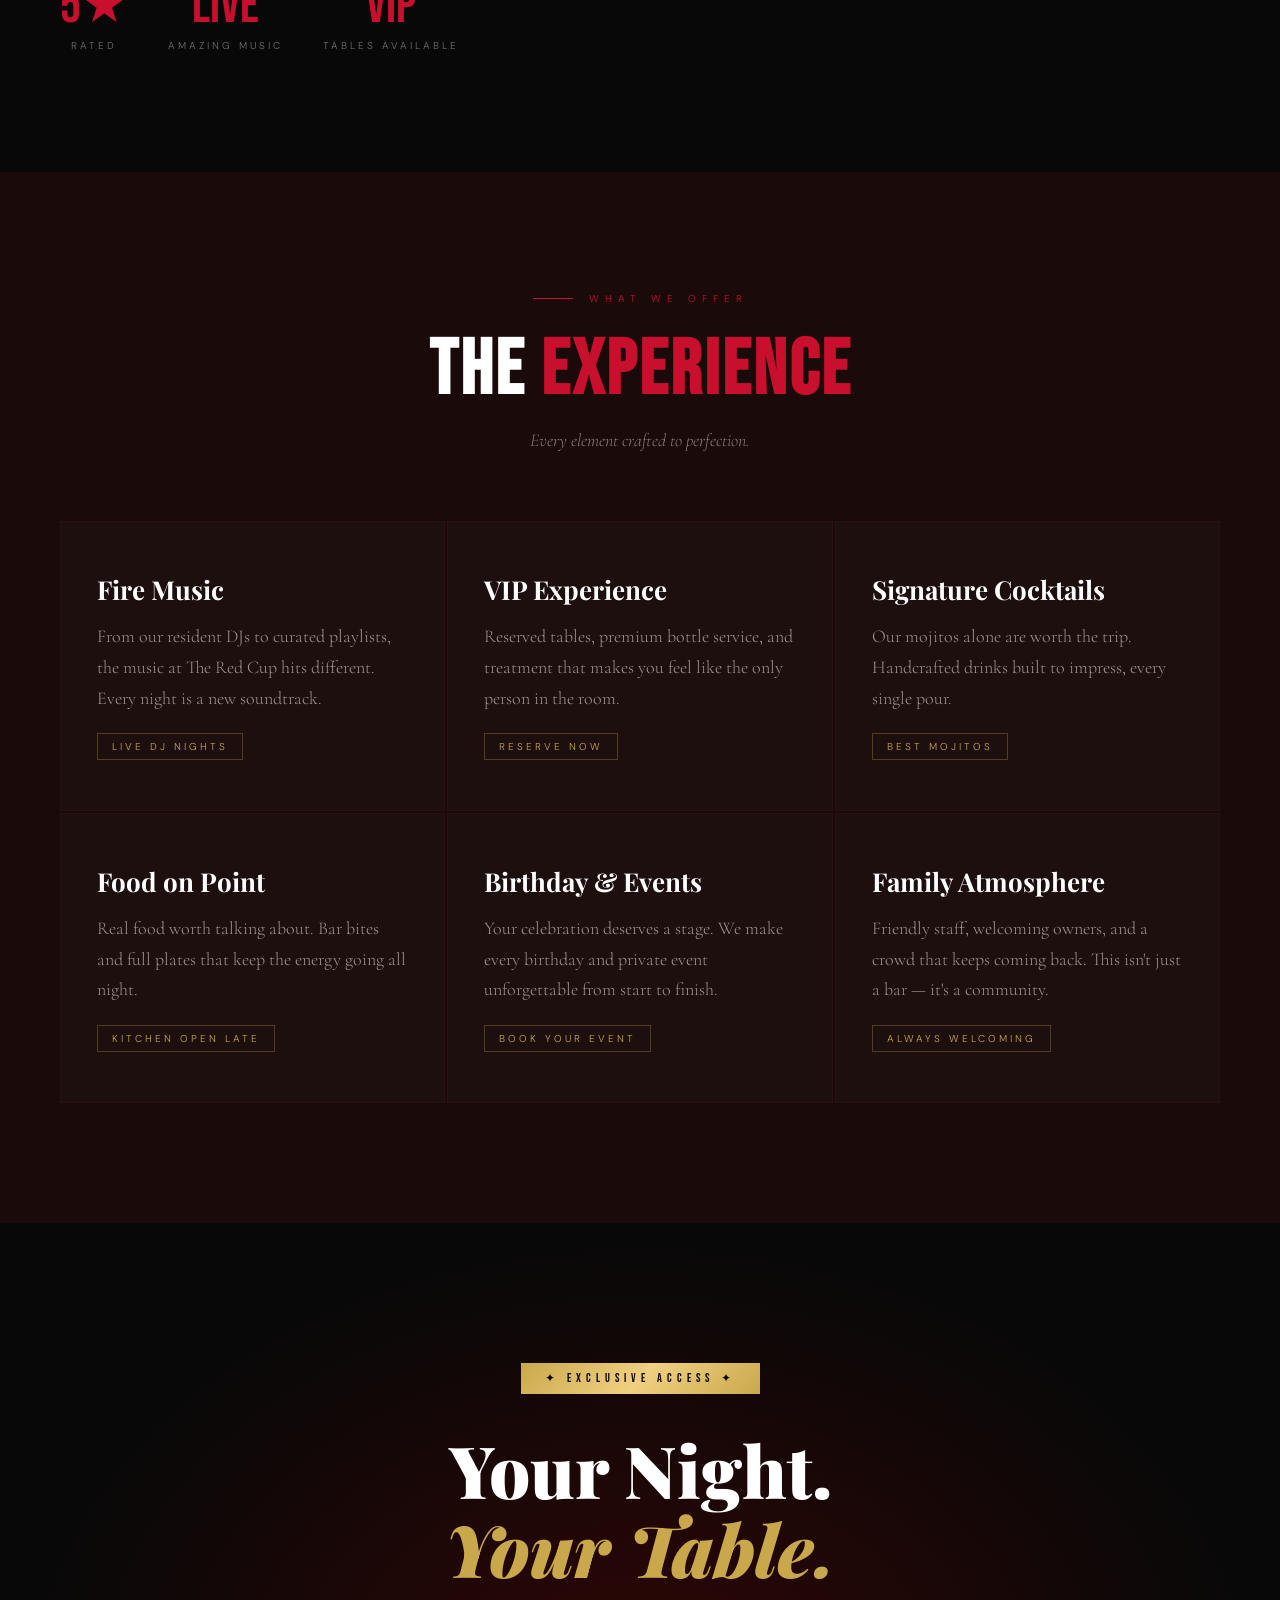
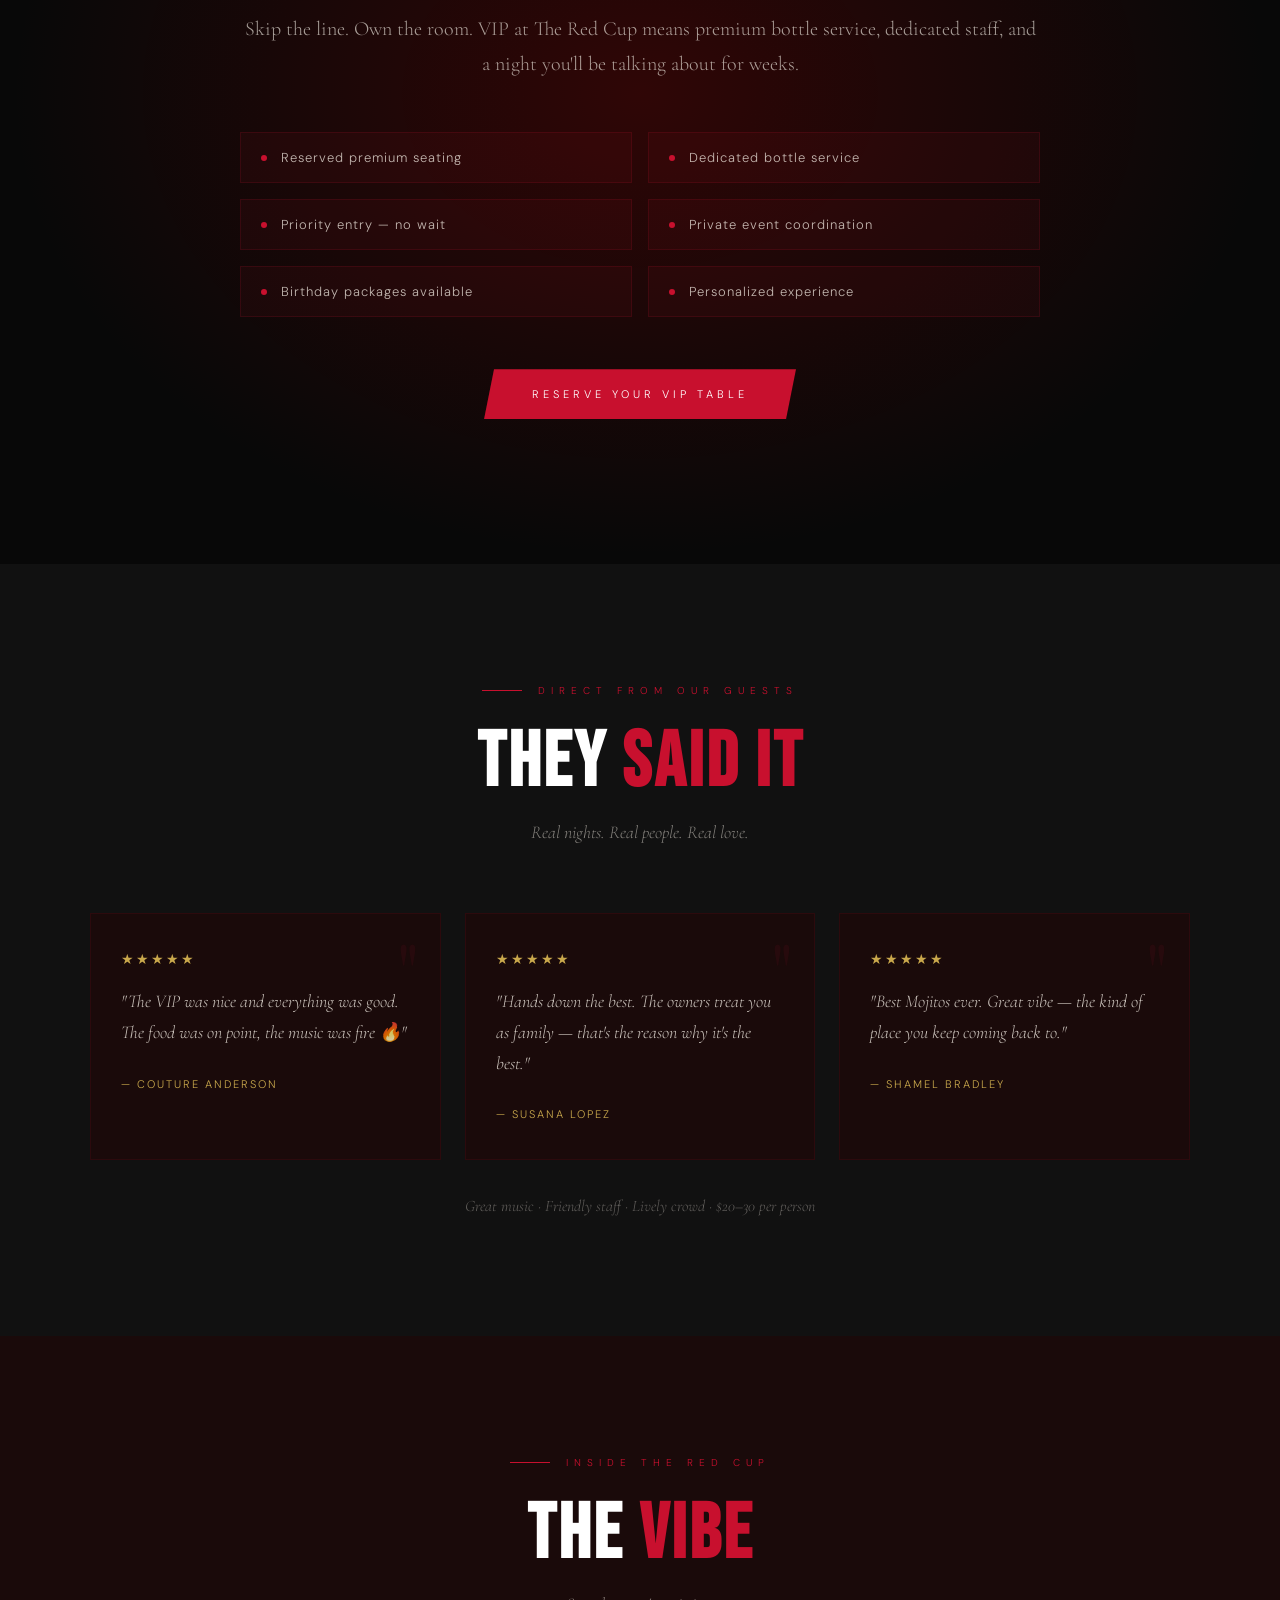
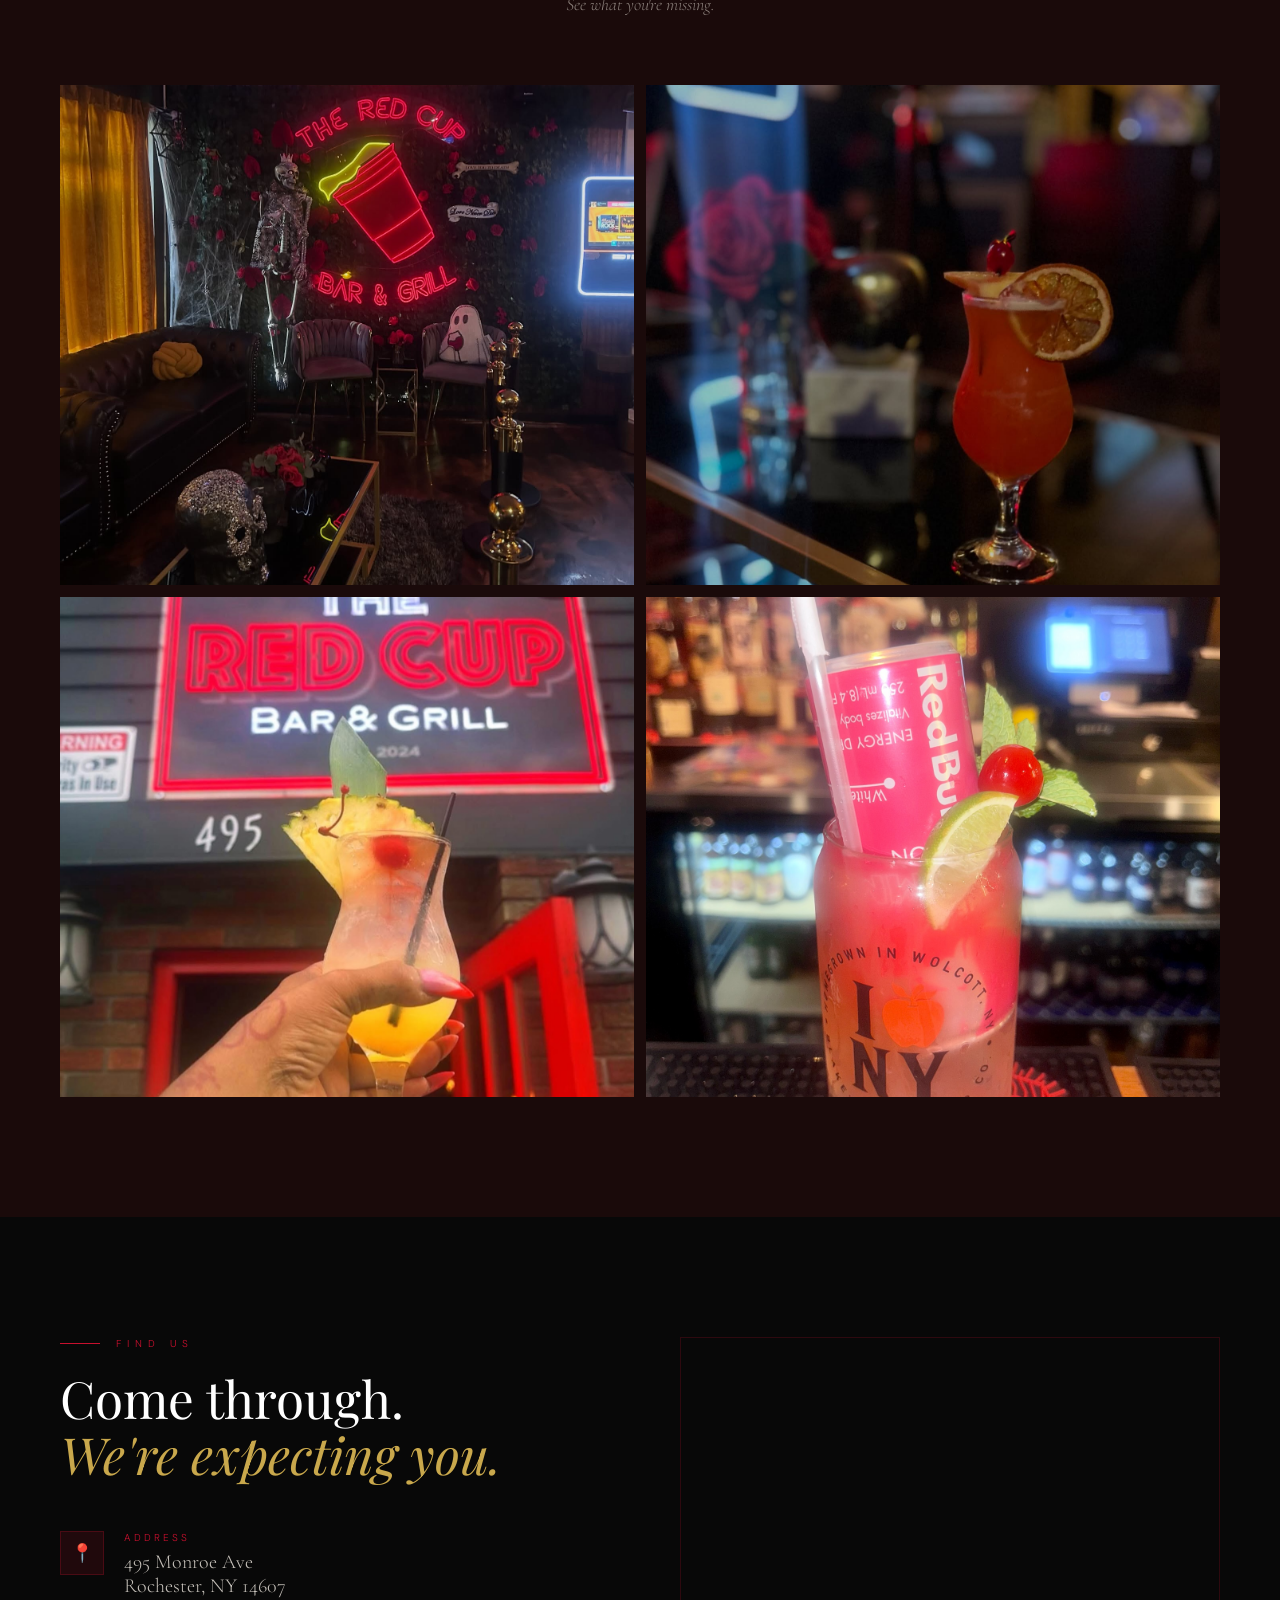
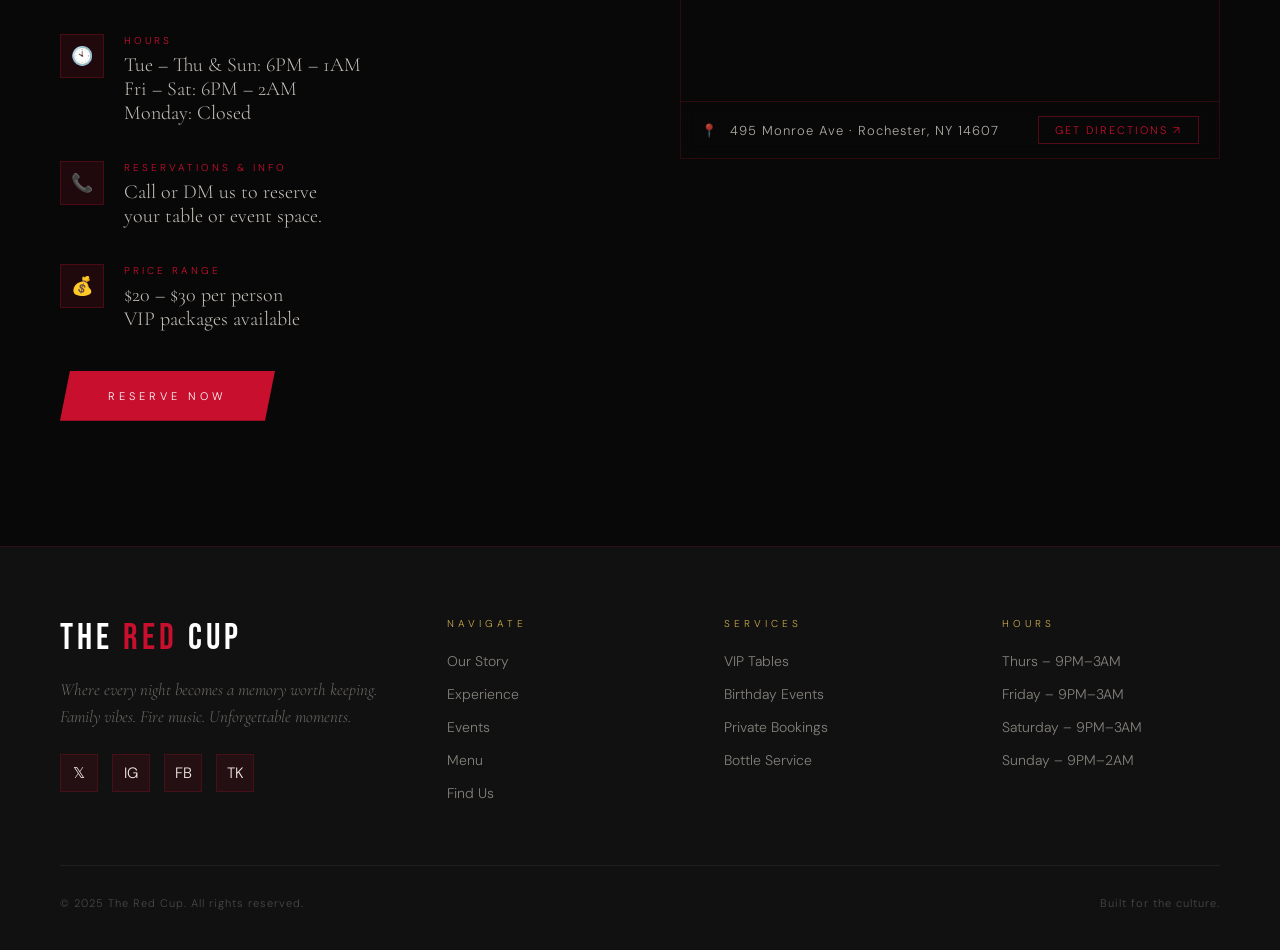
==== commit eb18b366: "Update hours to real operating hours https://claude.ai/code/session_018JE78NQssBFCCTBHK2apLp" ====
--- a/index.html
+++ b/index.html
@@ -220,7 +220,7 @@
             <div class="location-info-icon">🕙</div>
             <div>
               <div class="location-info-label">Hours</div>
-              <div class="location-info-val">Thursday – Sunday<br>9:00 PM – 3:00 AM</div>
+              <div class="location-info-val">Tue – Thu &amp; Sun: 6PM – 1AM<br>Fri – Sat: 6PM – 2AM<br>Monday: Closed</div>
             </div>
           </div>
           <div class="location-info-item">
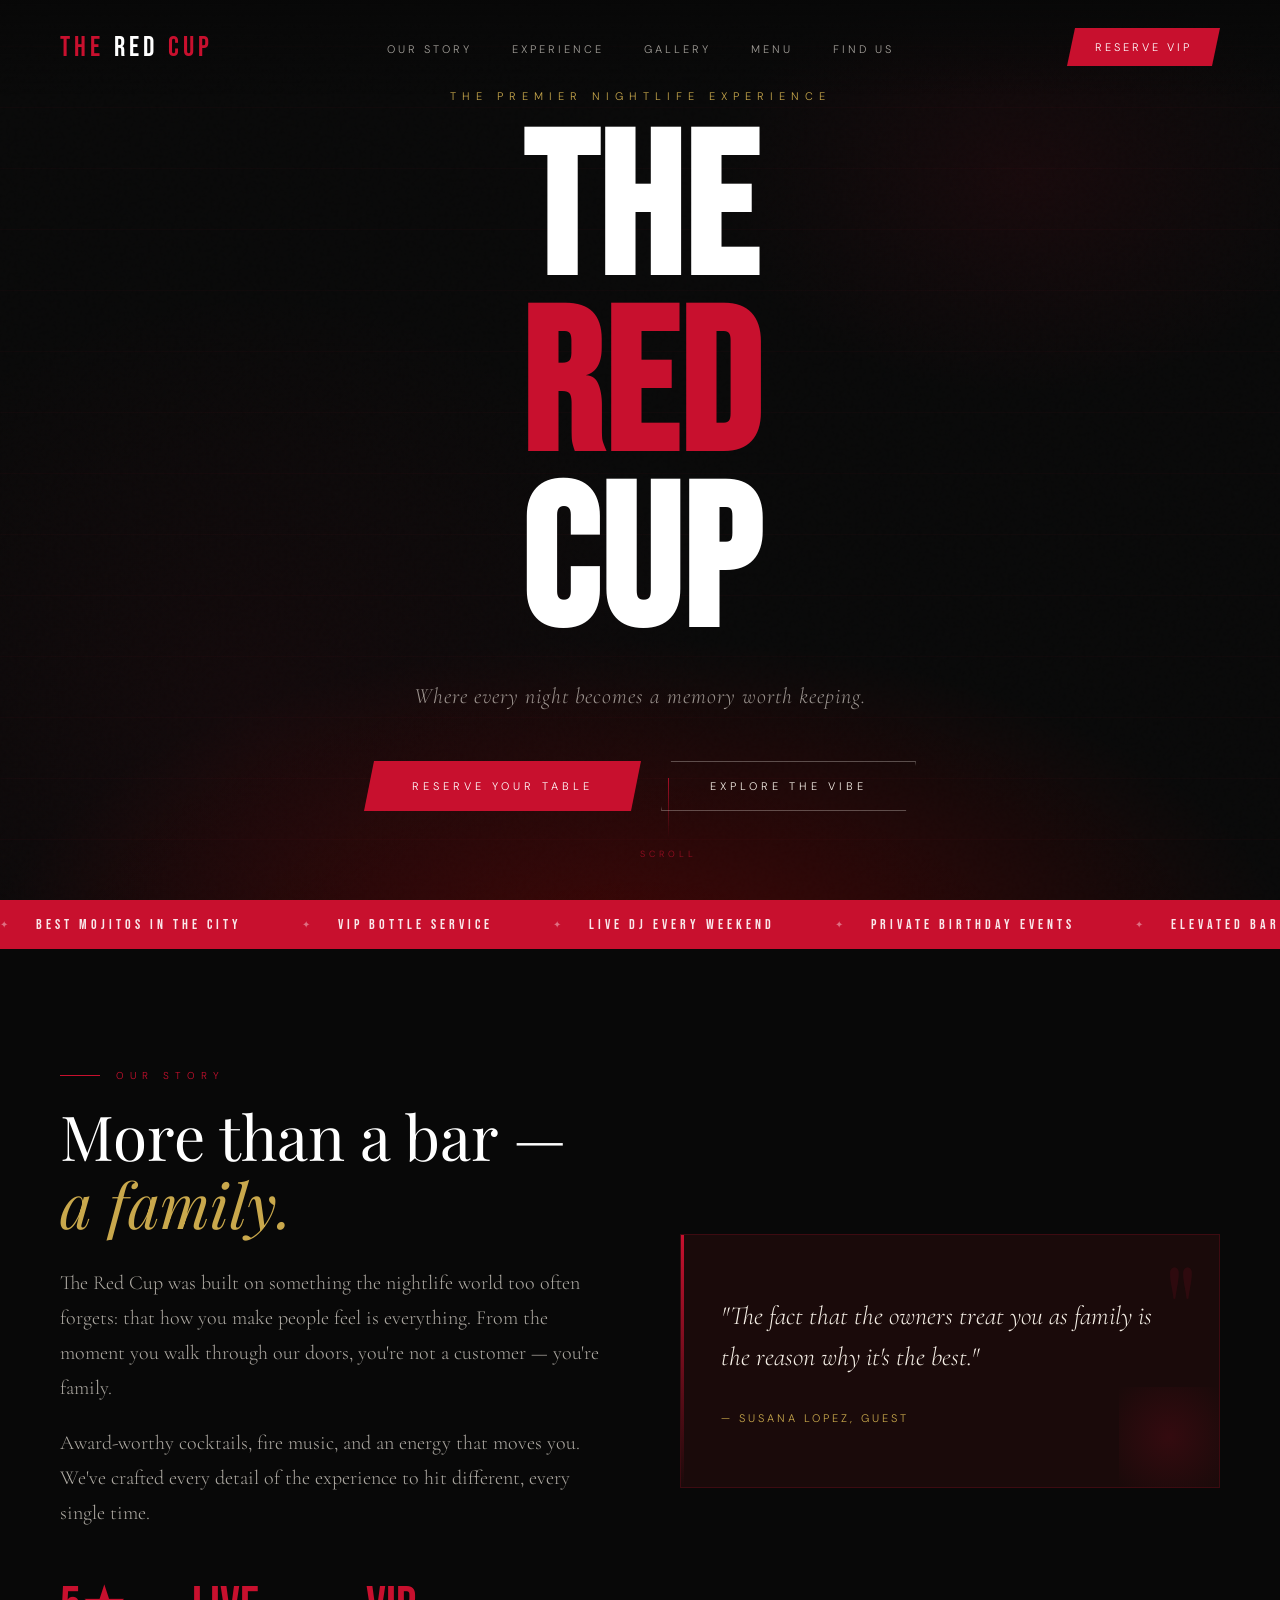
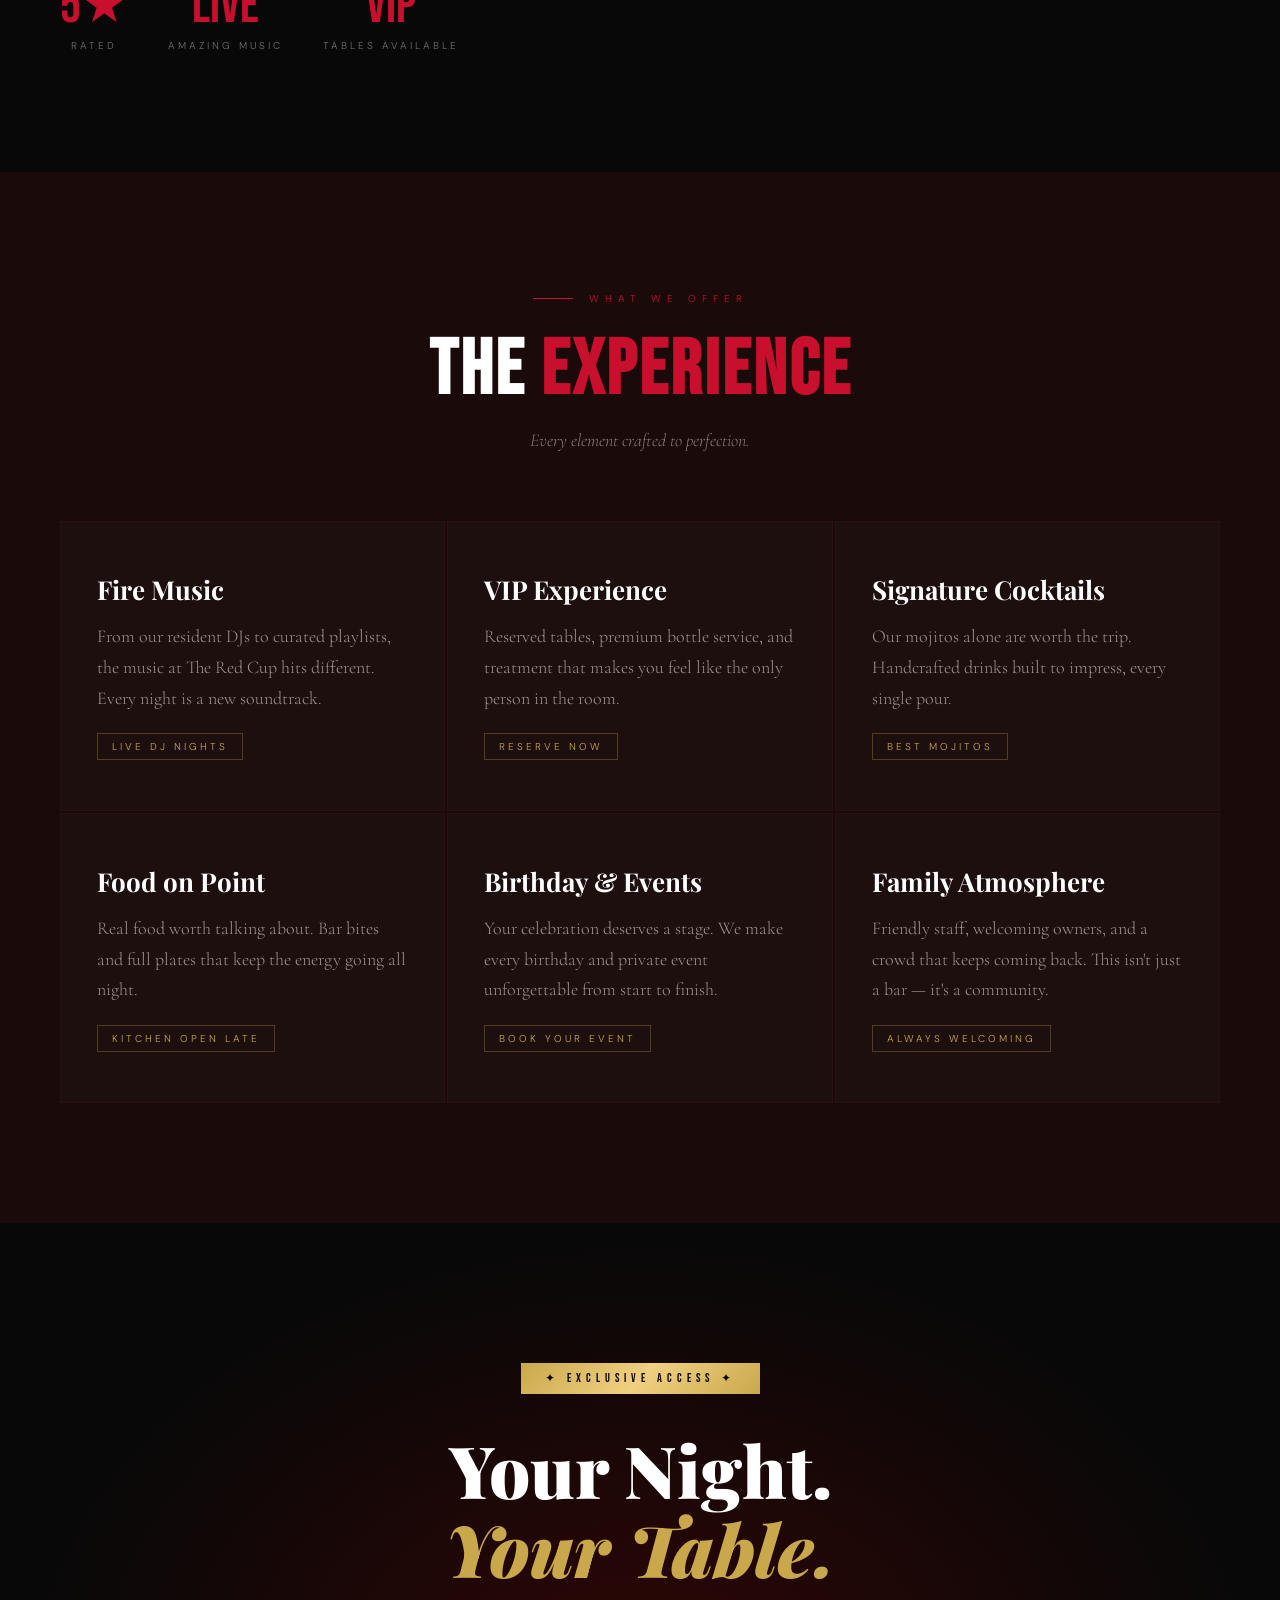
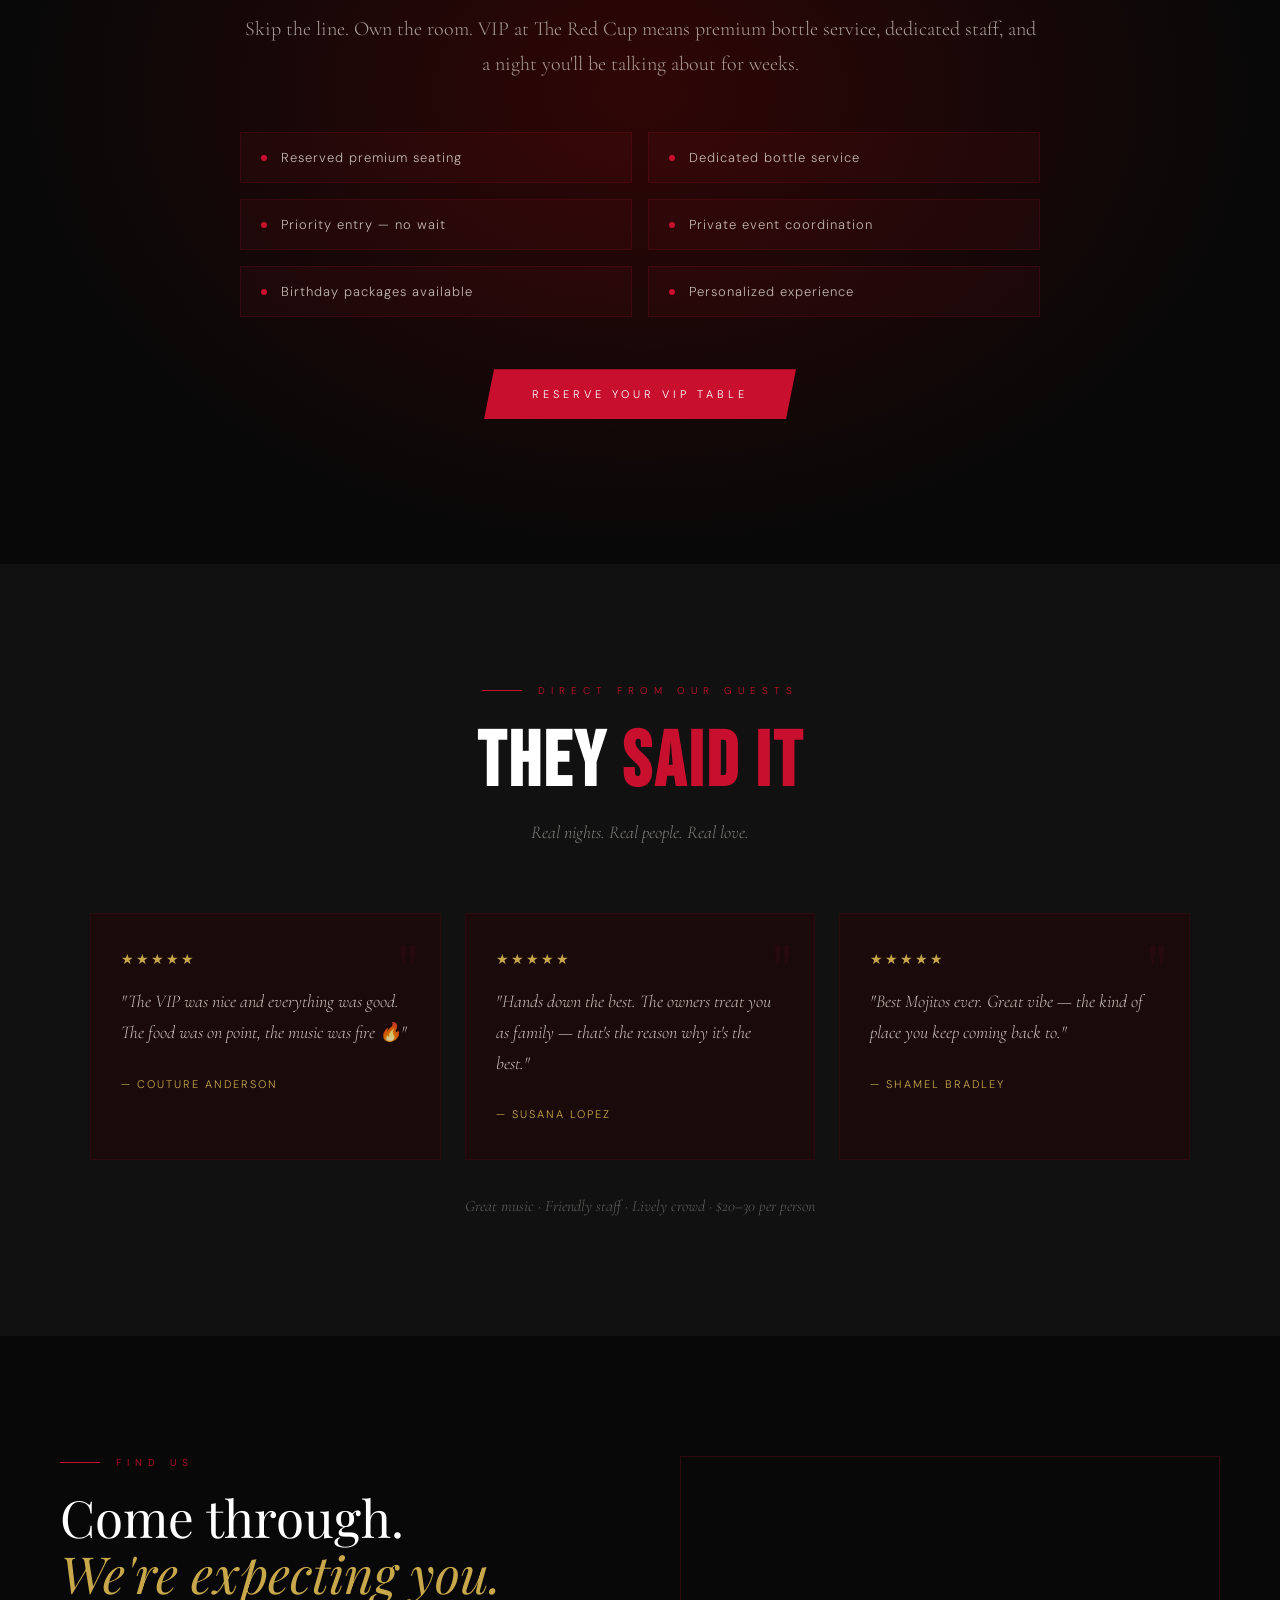
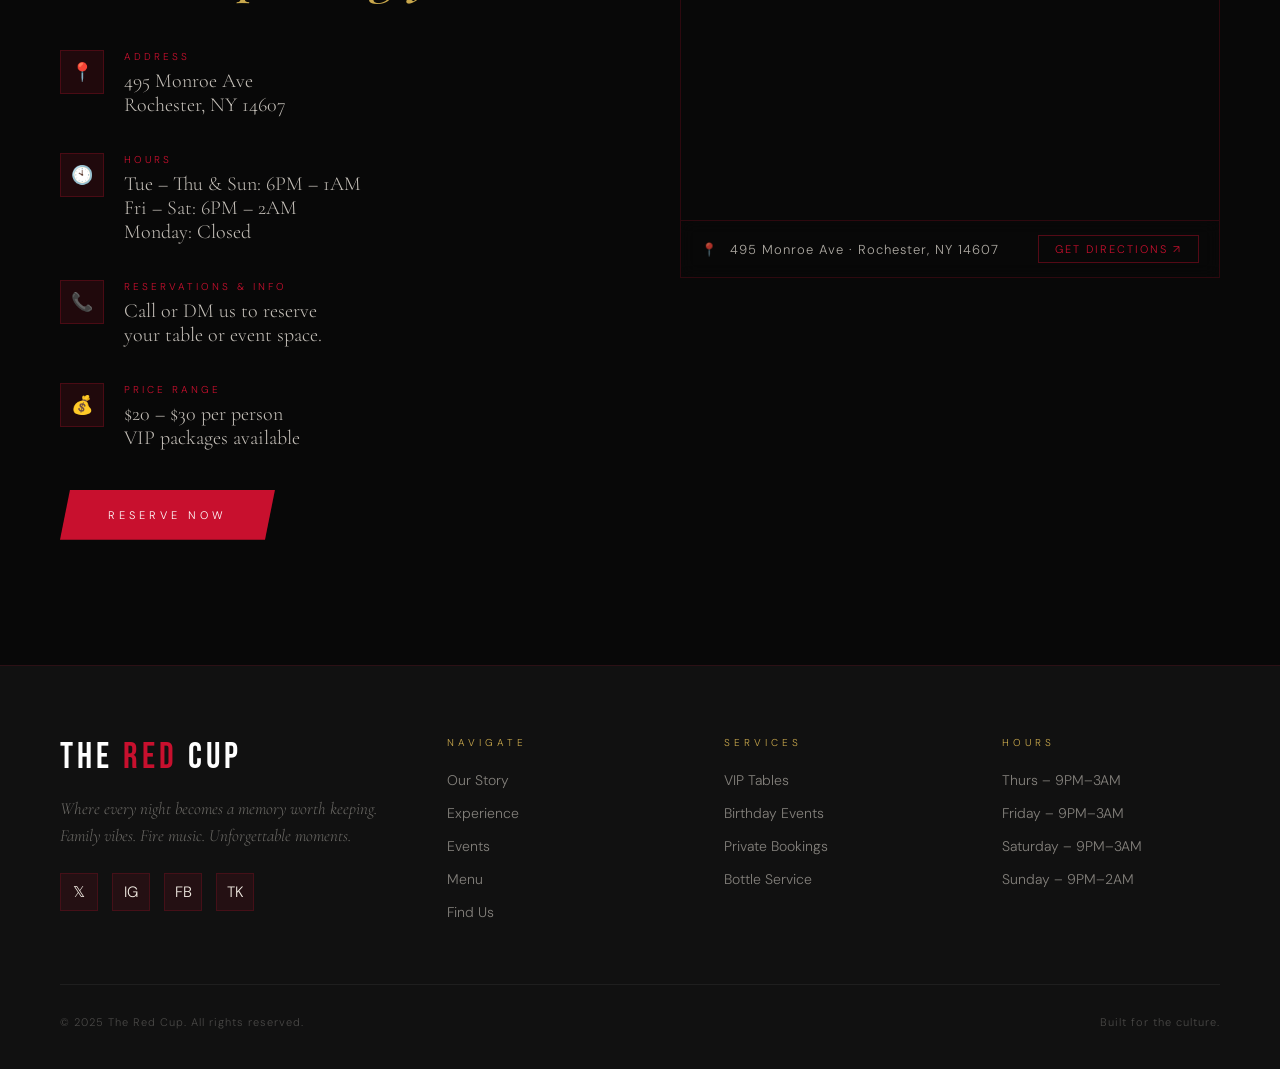
==== commit a8fda17f: "Move gallery to its own page (gallery.html) Removes gallery section from homepage, creates gallery.h" ====
--- a/index.html
+++ b/index.html
@@ -19,7 +19,7 @@
     <ul class="nav-links">
       <li><a href="#about">Our Story</a></li>
       <li><a href="#experience">Experience</a></li>
-      <li><a href="#events">Gallery</a></li>
+      <li><a href="gallery.html">Gallery</a></li>
       <li><a href="menu.html">Menu</a></li>
       <li><a href="#location">Find Us</a></li>
     </ul>
@@ -185,23 +185,6 @@
     </div>
   </section>
 
-  <!-- GALLERY -->
-  <section class="section gallery-section" id="events">
-    <div class="gallery-inner">
-      <div class="section-header">
-        <p class="section-label" style="justify-content:center;">Inside The Red Cup</p>
-        <h2 class="section-title">THE <span>VIBE</span></h2>
-        <p class="section-sub">See what you're missing.</p>
-      </div>
-      <div class="collage">
-        <div><img src="redcup1.jpg" alt="The Red Cup interior"></div>
-        <div><img src="redcup 2.jpg" alt="Signature cocktail"></div>
-        <div><img src="redcup3.jpg" alt="The Red Cup outside"></div>
-        <div><img src="redcup4.jpg" alt="Signature drink"></div>
-      </div>
-    </div>
-  </section>
-
   <!-- LOCATION -->
   <section class="location-section" id="location">
     <div class="location-inner">
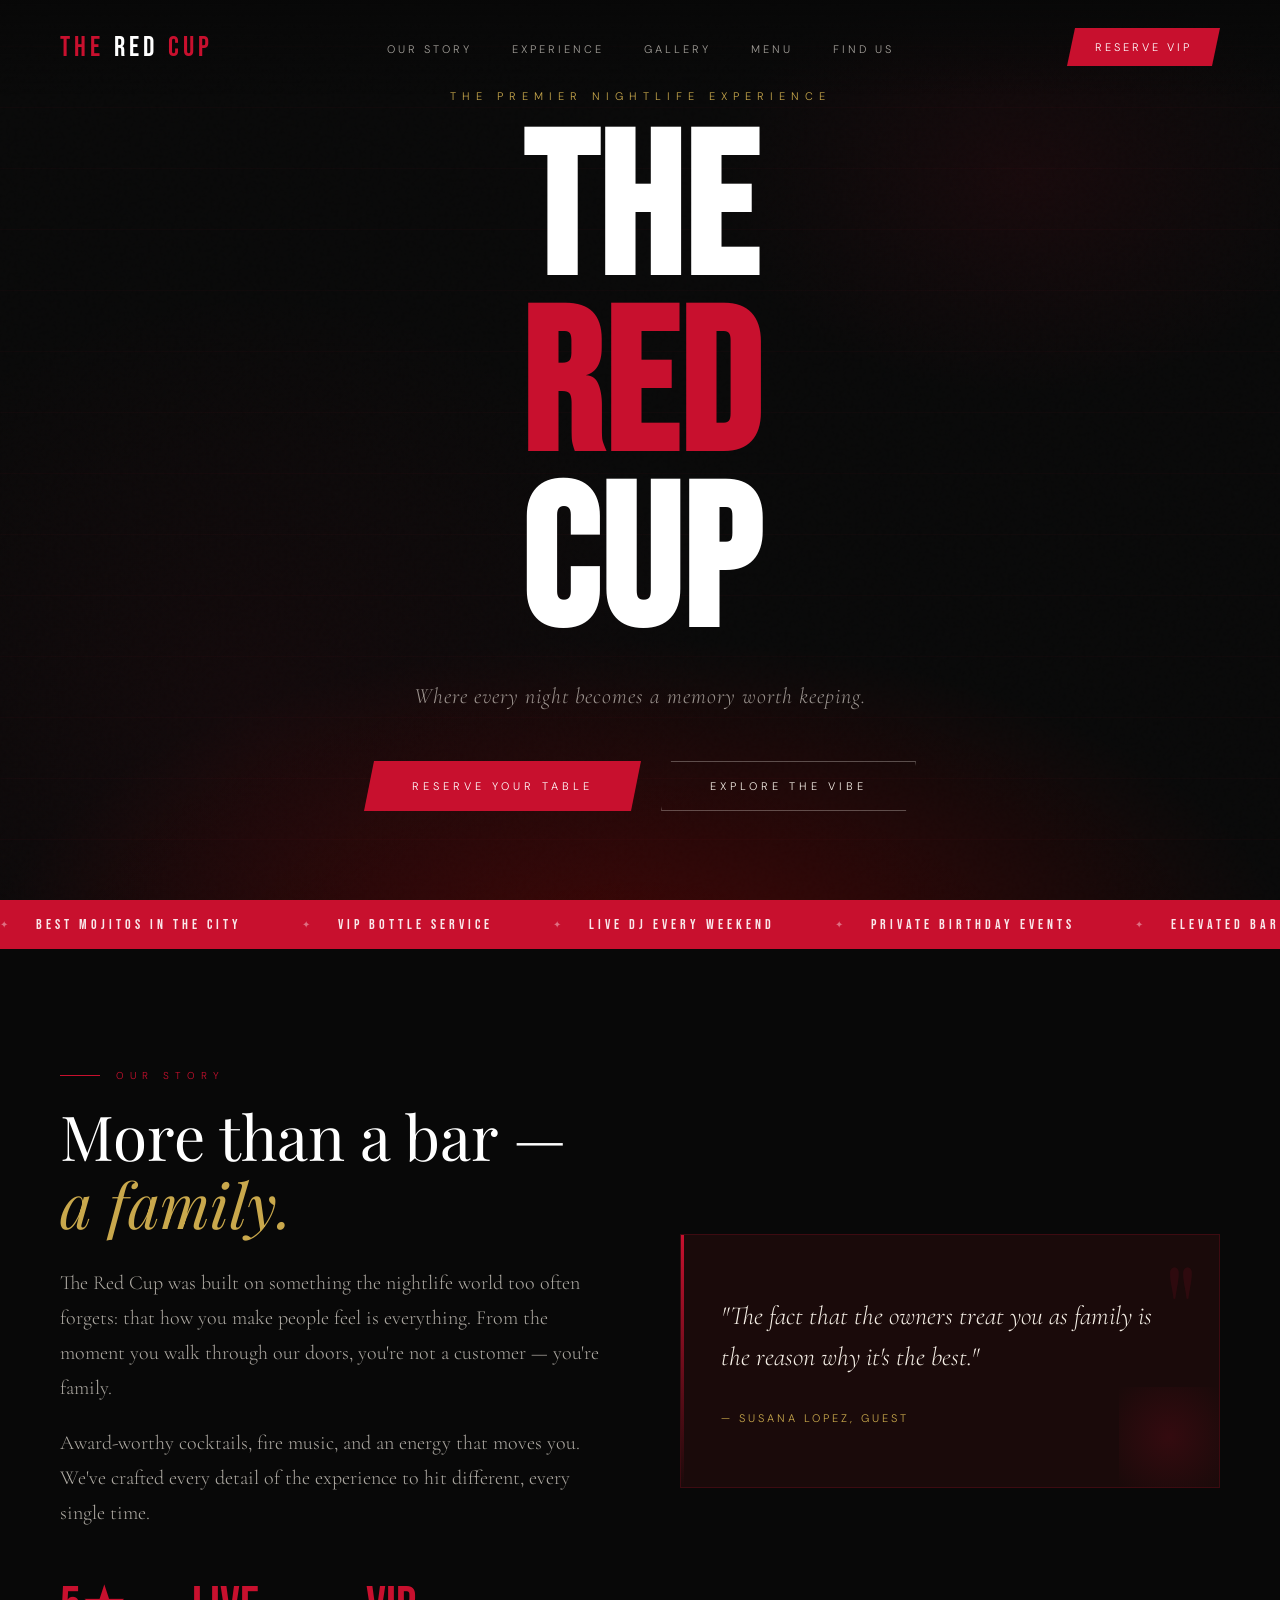
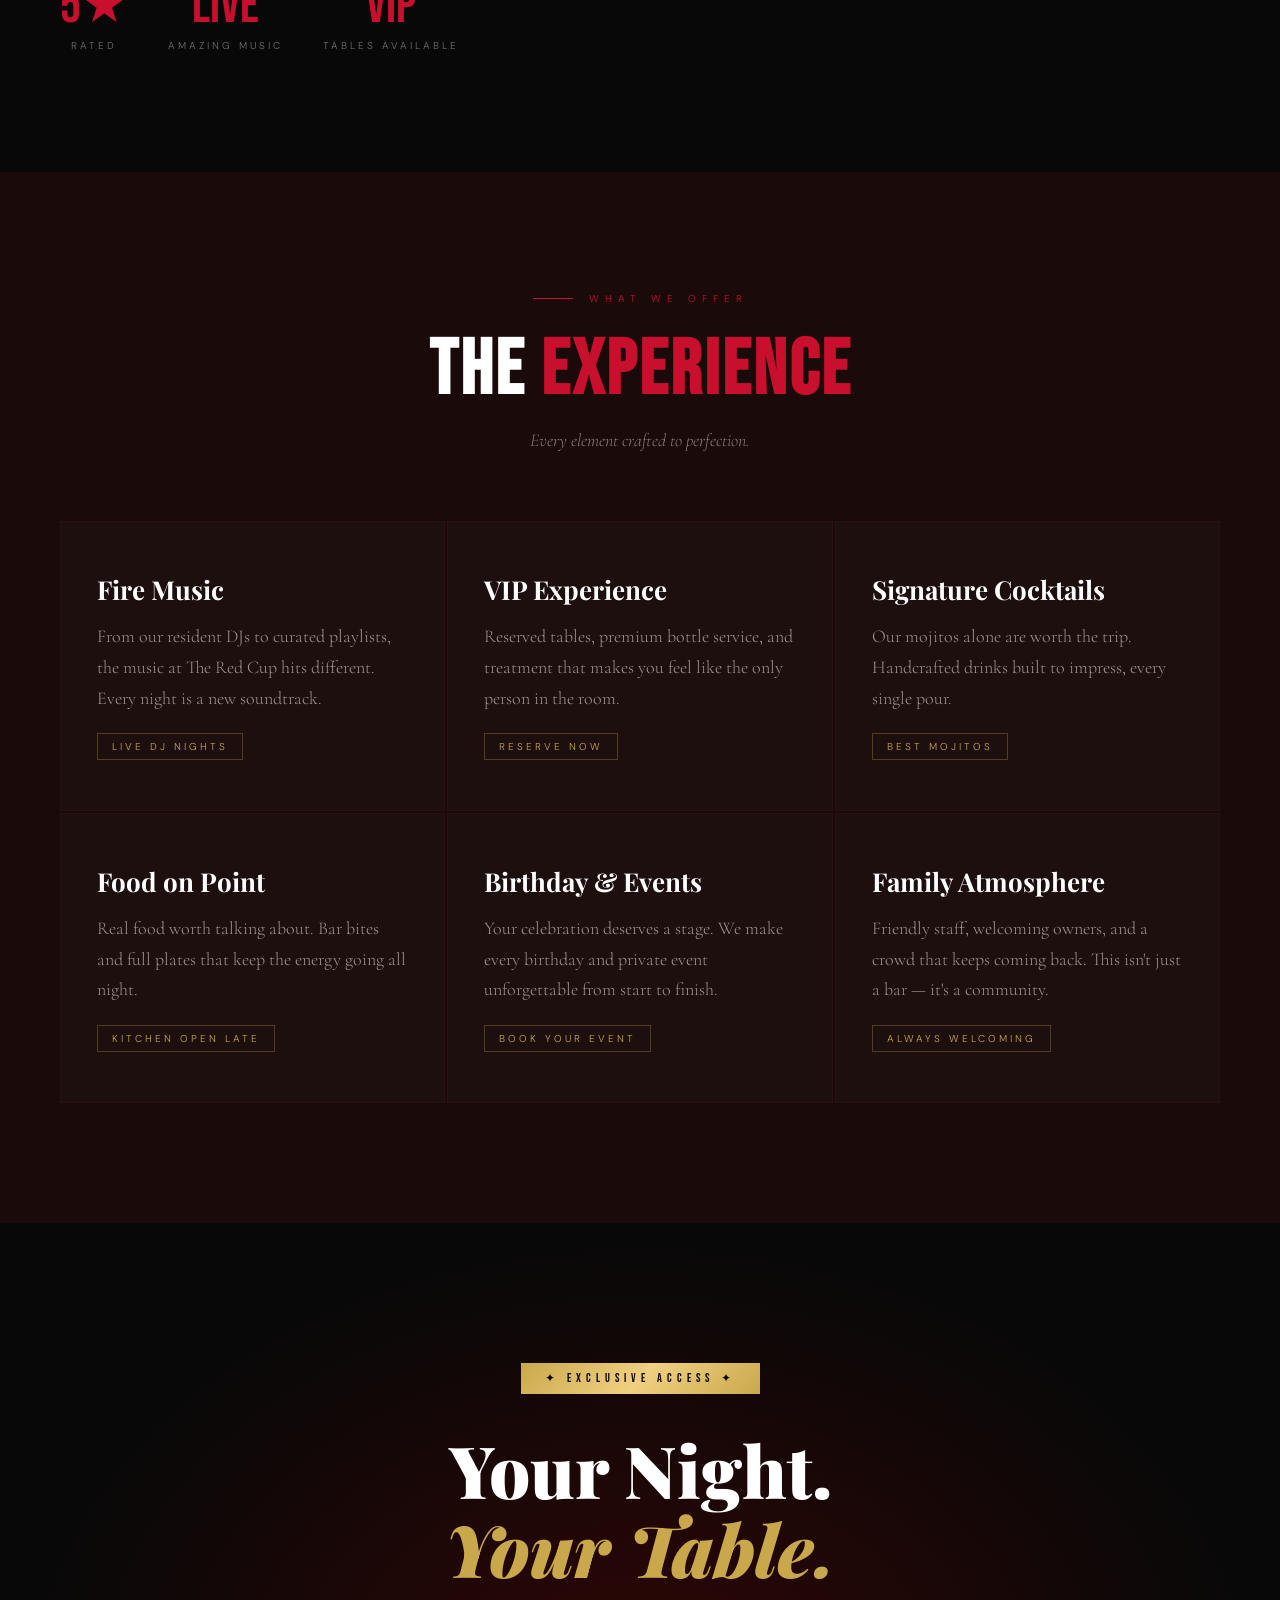
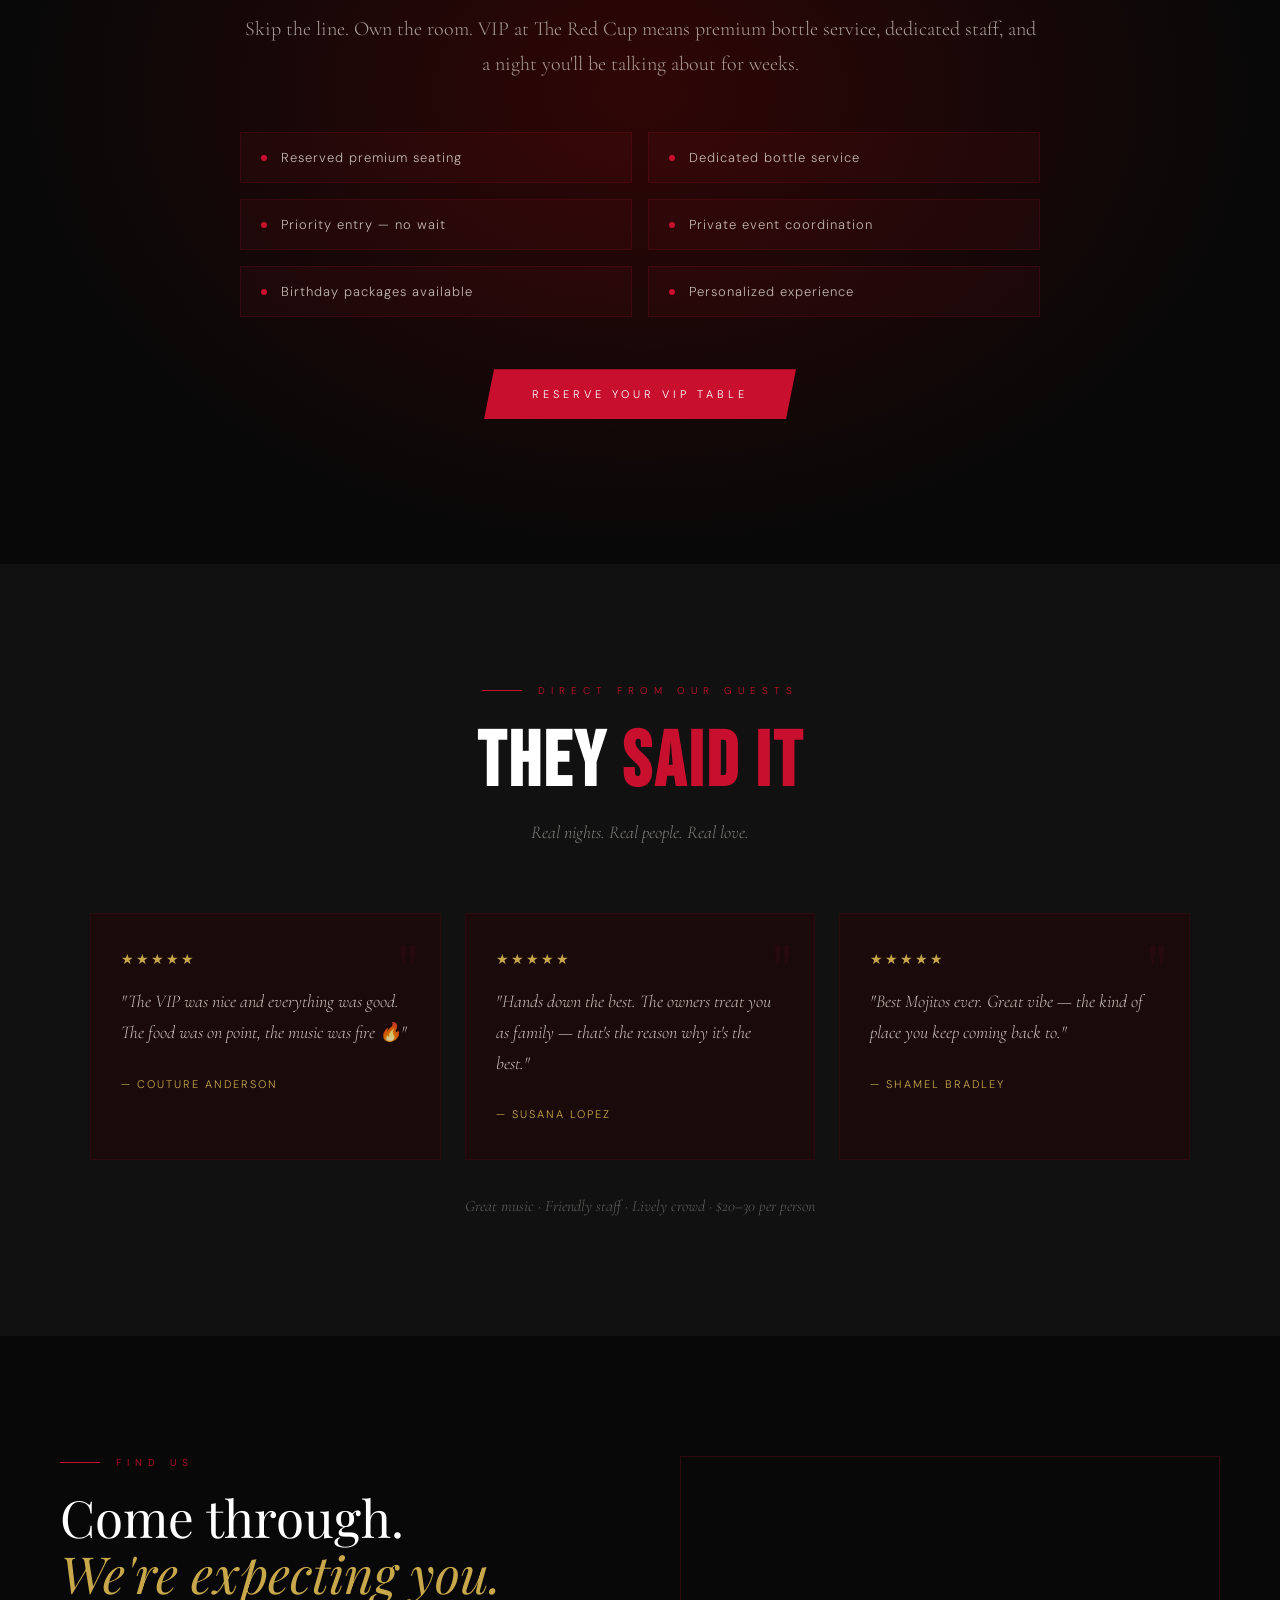
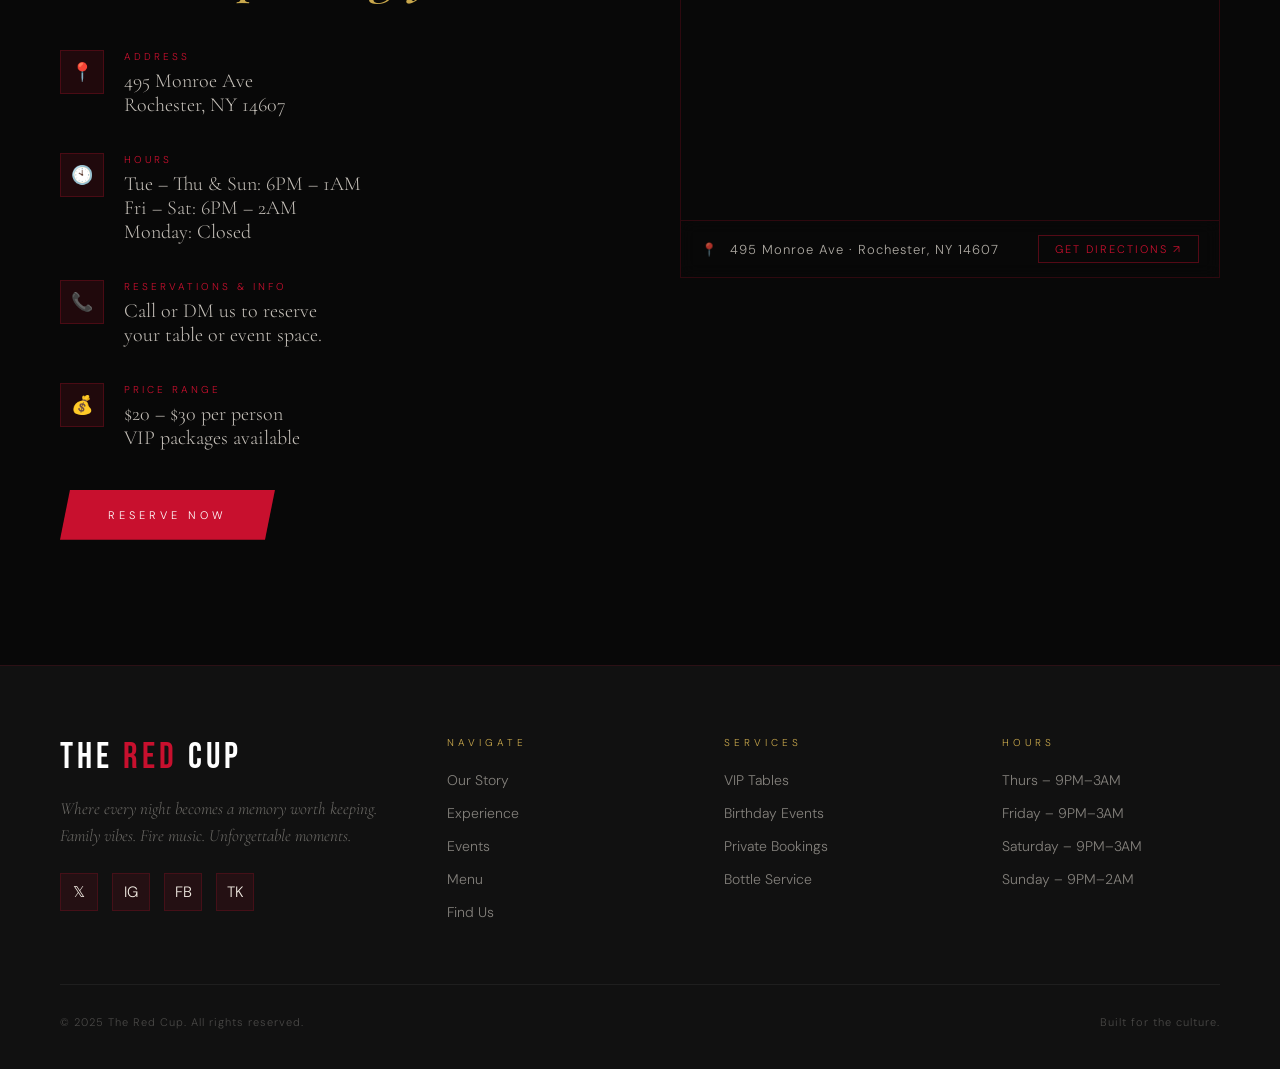
==== commit 4fc319ae: "Remove scroll hint text and line from hero section https://claude.ai/code/session_018JE78NQssBFCCTBH" ====
--- a/index.html
+++ b/index.html
@@ -41,10 +41,6 @@
         <a href="#" class="btn-primary" onclick="openModal(); return false;">Reserve Your Table</a>
         <a href="#experience" class="btn-outline">Explore the Vibe</a>
       </div>
-    </div>
-    <div class="hero-scroll-hint">
-      <div class="scroll-line"></div>
-      <span class="scroll-text">Scroll</span>
     </div>
   </section>
 
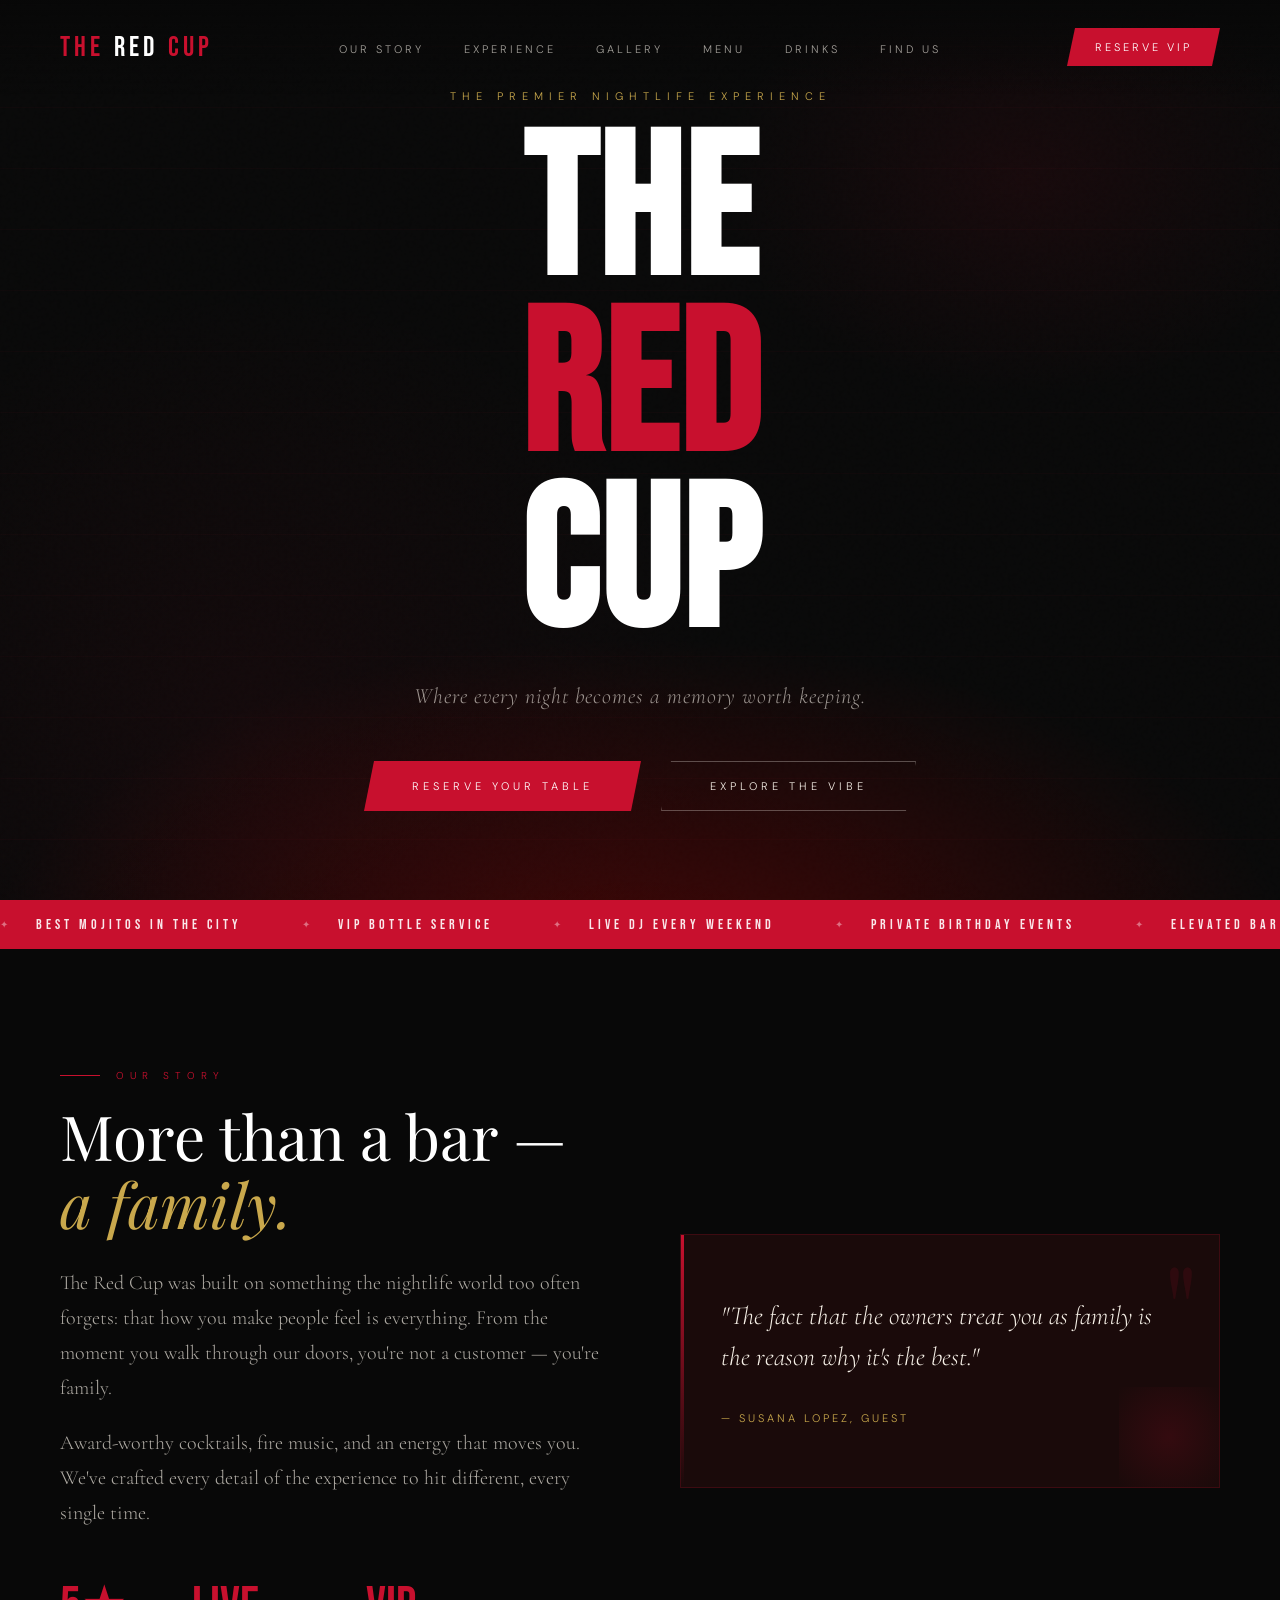
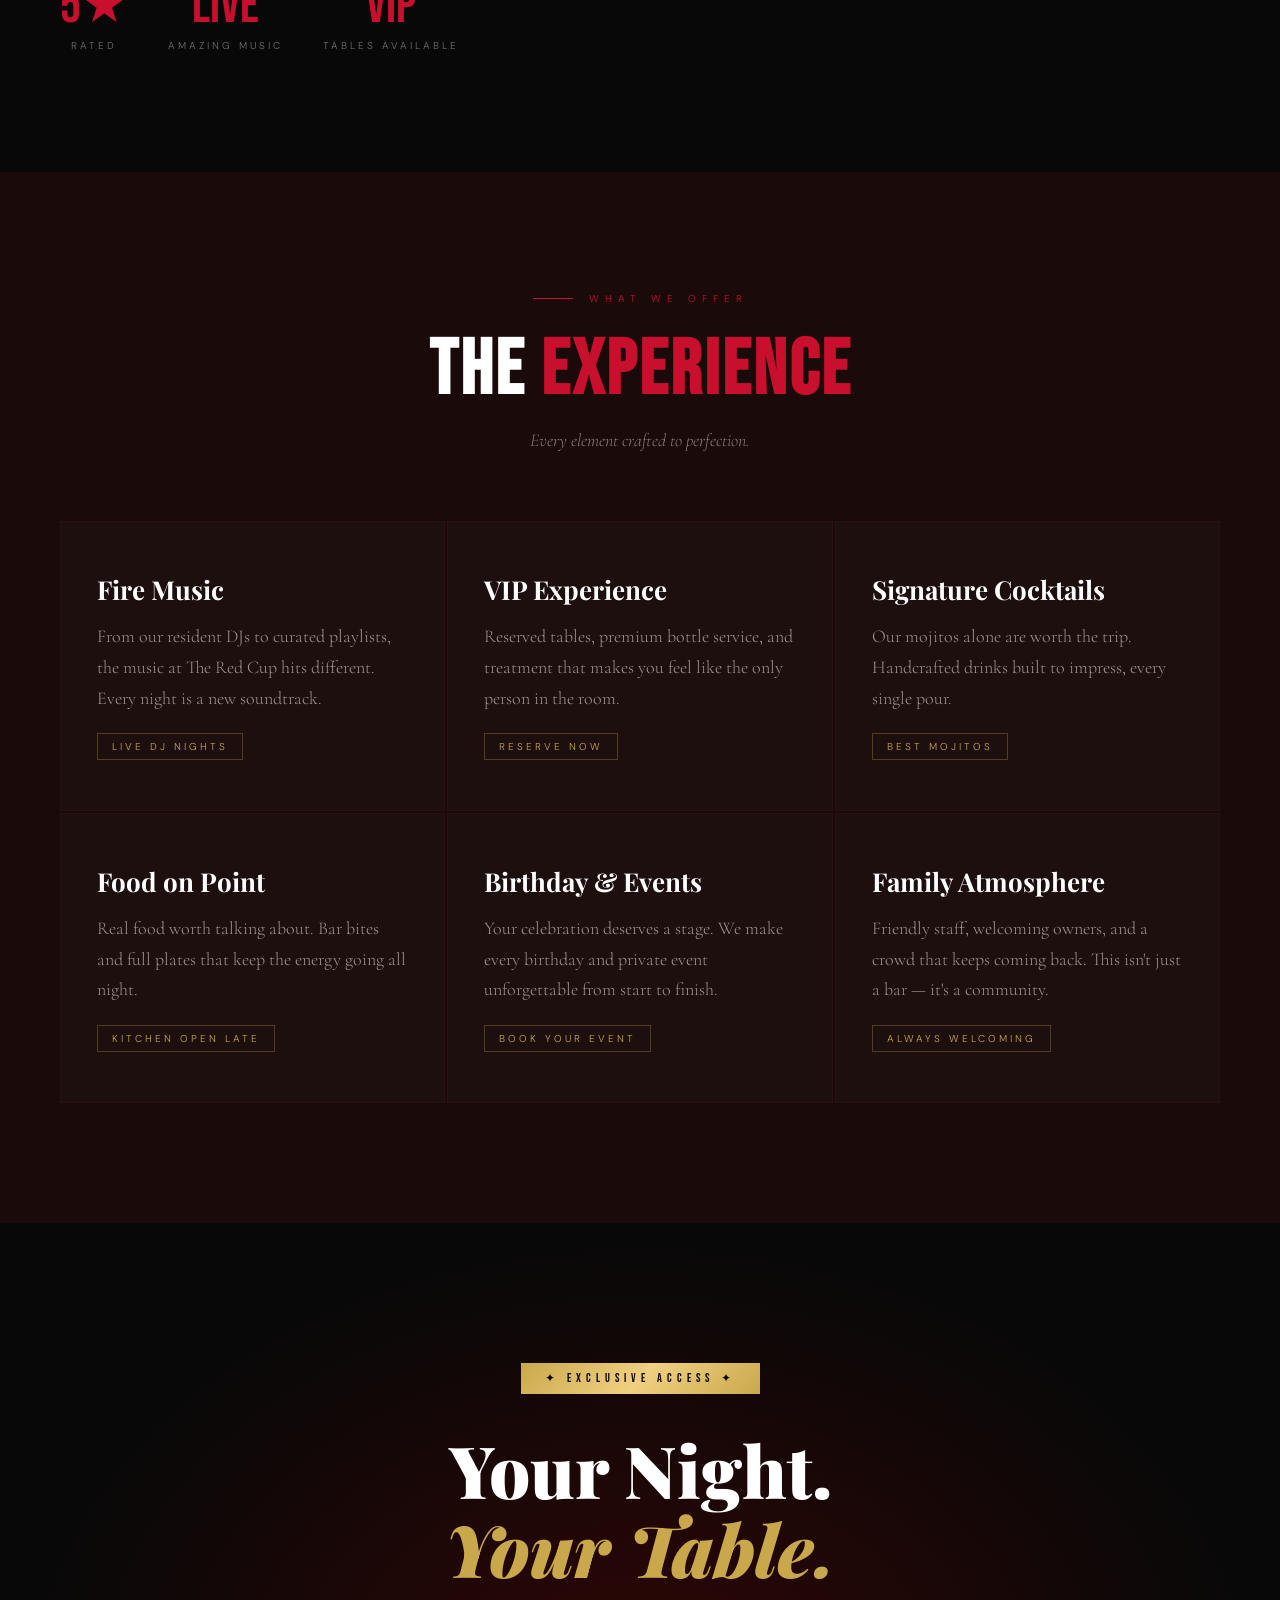
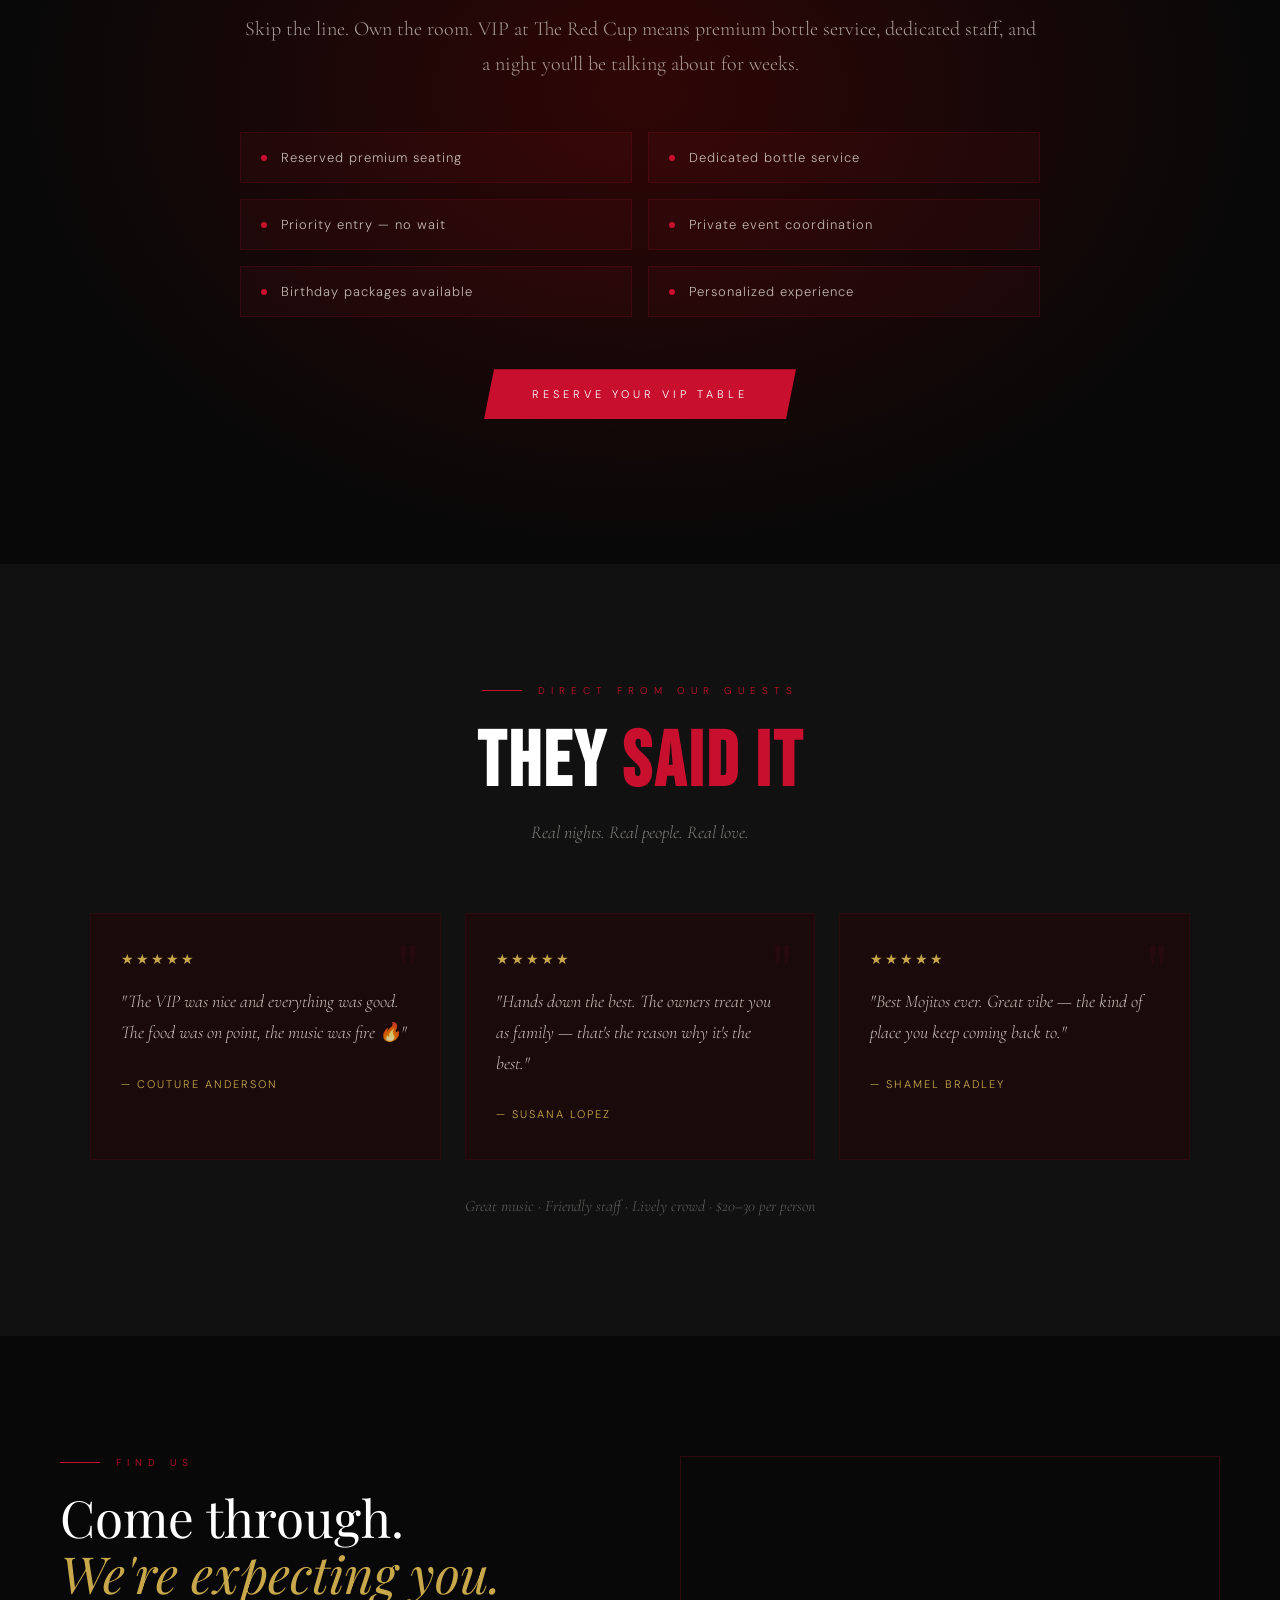
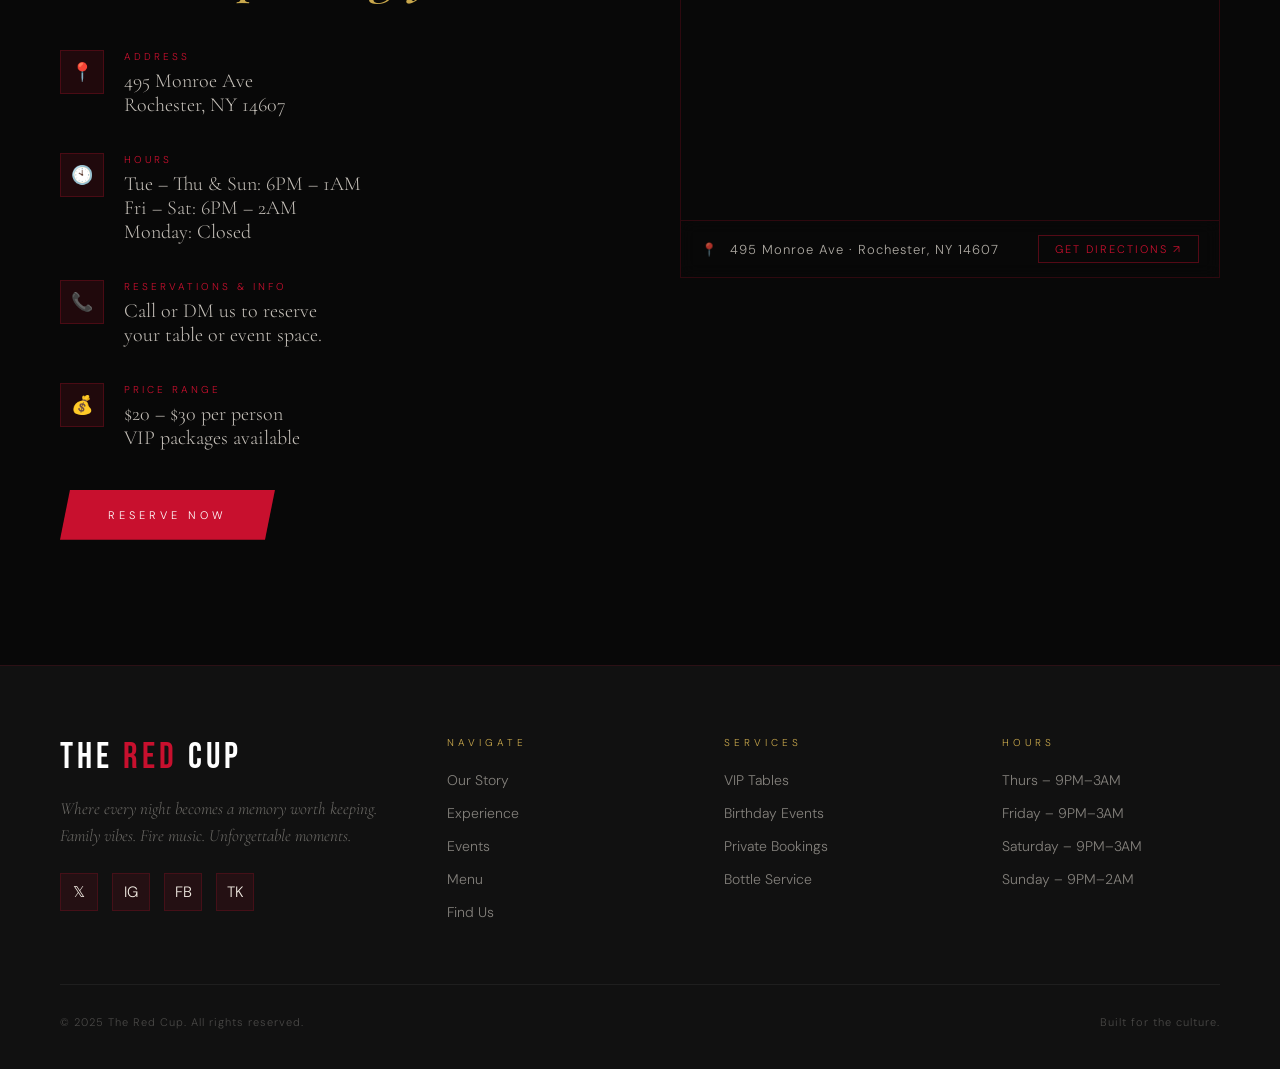
==== commit 34b8286d: "Add specialty drinks menu tab with all 15 cocktails Creates drinks.html with the full specialty drin" ====
--- a/index.html
+++ b/index.html
@@ -21,10 +21,25 @@
       <li><a href="#experience">Experience</a></li>
       <li><a href="gallery.html">Gallery</a></li>
       <li><a href="menu.html">Menu</a></li>
+      <li><a href="drinks.html">Drinks</a></li>
       <li><a href="#location">Find Us</a></li>
     </ul>
     <a href="#" class="nav-cta" onclick="openModal(); return false;">Reserve VIP</a>
+    <button class="nav-hamburger" id="hamburger" aria-label="Open menu">
+      <span></span><span></span><span></span>
+    </button>
   </nav>
+  <div class="nav-mobile-menu" id="mobileMenu">
+    <ul>
+      <li><a href="#about" onclick="closeMobileMenu()">Our Story</a></li>
+      <li><a href="#experience" onclick="closeMobileMenu()">Experience</a></li>
+      <li><a href="gallery.html" onclick="closeMobileMenu()">Gallery</a></li>
+      <li><a href="menu.html" onclick="closeMobileMenu()">Menu</a></li>
+      <li><a href="drinks.html" onclick="closeMobileMenu()">Drinks</a></li>
+      <li><a href="#location" onclick="closeMobileMenu()">Find Us</a></li>
+      <li><a href="#" class="mobile-reserve" onclick="closeMobileMenu(); openModal(); return false;">Reserve VIP</a></li>
+    </ul>
+  </div>
 
   <!-- HERO -->
   <section class="hero">
--- a/styles.css
+++ b/styles.css
@@ -71,6 +71,47 @@
   box-shadow: 0 0 30px rgba(200,16,46,0.5);
 }
 
+/* ── MOBILE MENU (hamburger hidden on desktop) ── */
+.nav-hamburger { display: none; }
+.nav-mobile-menu { display: none; }
+
+@media (max-width: 768px) {
+  .nav-links, .nav-cta { display: none !important; }
+  nav { padding: 20px 24px; }
+  nav.scrolled { padding: 14px 24px; }
+  .nav-hamburger {
+    display: flex; flex-direction: column;
+    justify-content: center; gap: 5px;
+    background: none; border: none; cursor: pointer; padding: 4px;
+    z-index: 200;
+  }
+  .nav-hamburger span {
+    display: block; width: 24px; height: 2px;
+    background: var(--cream); border-radius: 2px;
+    transition: transform 0.3s, opacity 0.3s;
+  }
+  .nav-hamburger.open span:nth-child(1) { transform: translateY(7px) rotate(45deg); }
+  .nav-hamburger.open span:nth-child(2) { opacity: 0; }
+  .nav-hamburger.open span:nth-child(3) { transform: translateY(-7px) rotate(-45deg); }
+  .nav-mobile-menu.open {
+    display: flex; flex-direction: column;
+    align-items: center; justify-content: center;
+    position: fixed; inset: 0;
+    background: rgba(8,8,8,0.97);
+    z-index: 150;
+  }
+  .nav-mobile-menu ul { list-style: none; text-align: center; }
+  .nav-mobile-menu ul li { margin: 22px 0; }
+  .nav-mobile-menu ul li a {
+    font-family: 'Bebas Neue', sans-serif;
+    font-size: 34px; letter-spacing: 4px;
+    color: var(--cream); text-decoration: none;
+    transition: color 0.2s;
+  }
+  .nav-mobile-menu ul li a:hover { color: var(--red); }
+  .nav-mobile-menu .mobile-reserve { color: var(--red) !important; }
+}
+
 /* ── BUTTONS ── */
 .btn-primary {
   background: var(--red); color: white;
@@ -338,28 +379,26 @@
 .review-author { font-size: 11px; letter-spacing: 2px; text-transform: uppercase; color: var(--gold); }
 .review-card .quote-mark { position: absolute; top: 16px; right: 20px; font-family: 'Playfair Display', serif; font-size: 80px; line-height: 1; color: rgba(200,16,46,0.08); }
 
-/* ── EVENTS ── */
+/* ── GALLERY ── */
 .gallery-section { background: var(--dark); }
-.gallery-inner { max-width: 1200px; margin: 0 auto; }
-.collage {
-  display: grid;
-  grid-template-columns: 1fr 1fr;
-  gap: 12px;
-  margin-top: 60px;
-}
-.collage > div { overflow: hidden; }
+.gallery-inner { max-width: 1300px; margin: 0 auto; }
+.collage { display: flex; flex-direction: column; gap: 12px; margin-top: 60px; }
+.collage-row-3 { display: grid; grid-template-columns: 1fr 1fr 1fr; gap: 12px; }
+.collage-row-2 { display: grid; grid-template-columns: 1fr 1fr; gap: 12px; }
+.collage-row-3 > div,
+.collage-row-2 > div { overflow: hidden; }
 .collage img {
-  width: 100%;
-  height: 500px;
-  object-fit: cover;
-  object-position: center;
-  display: block;
+  width: 100%; height: auto; display: block;
+  object-fit: cover; object-position: center;
   transition: transform 0.4s ease;
 }
-.collage > div:hover img { transform: scale(1.04); }
-@media (max-width: 700px) {
-  .collage { grid-template-columns: 1fr; }
-  .collage img { height: 300px; }
+.collage-row-3 img { height: 380px; }
+.collage-row-2 img { height: 480px; }
+.collage-row-3 > div:hover img,
+.collage-row-2 > div:hover img { transform: scale(1.03); }
+@media (max-width: 768px) {
+  .collage-row-3, .collage-row-2 { grid-template-columns: 1fr; }
+  .collage-row-3 img, .collage-row-2 img { height: 280px; }
 }
 
 /* ── LOCATION ── */
